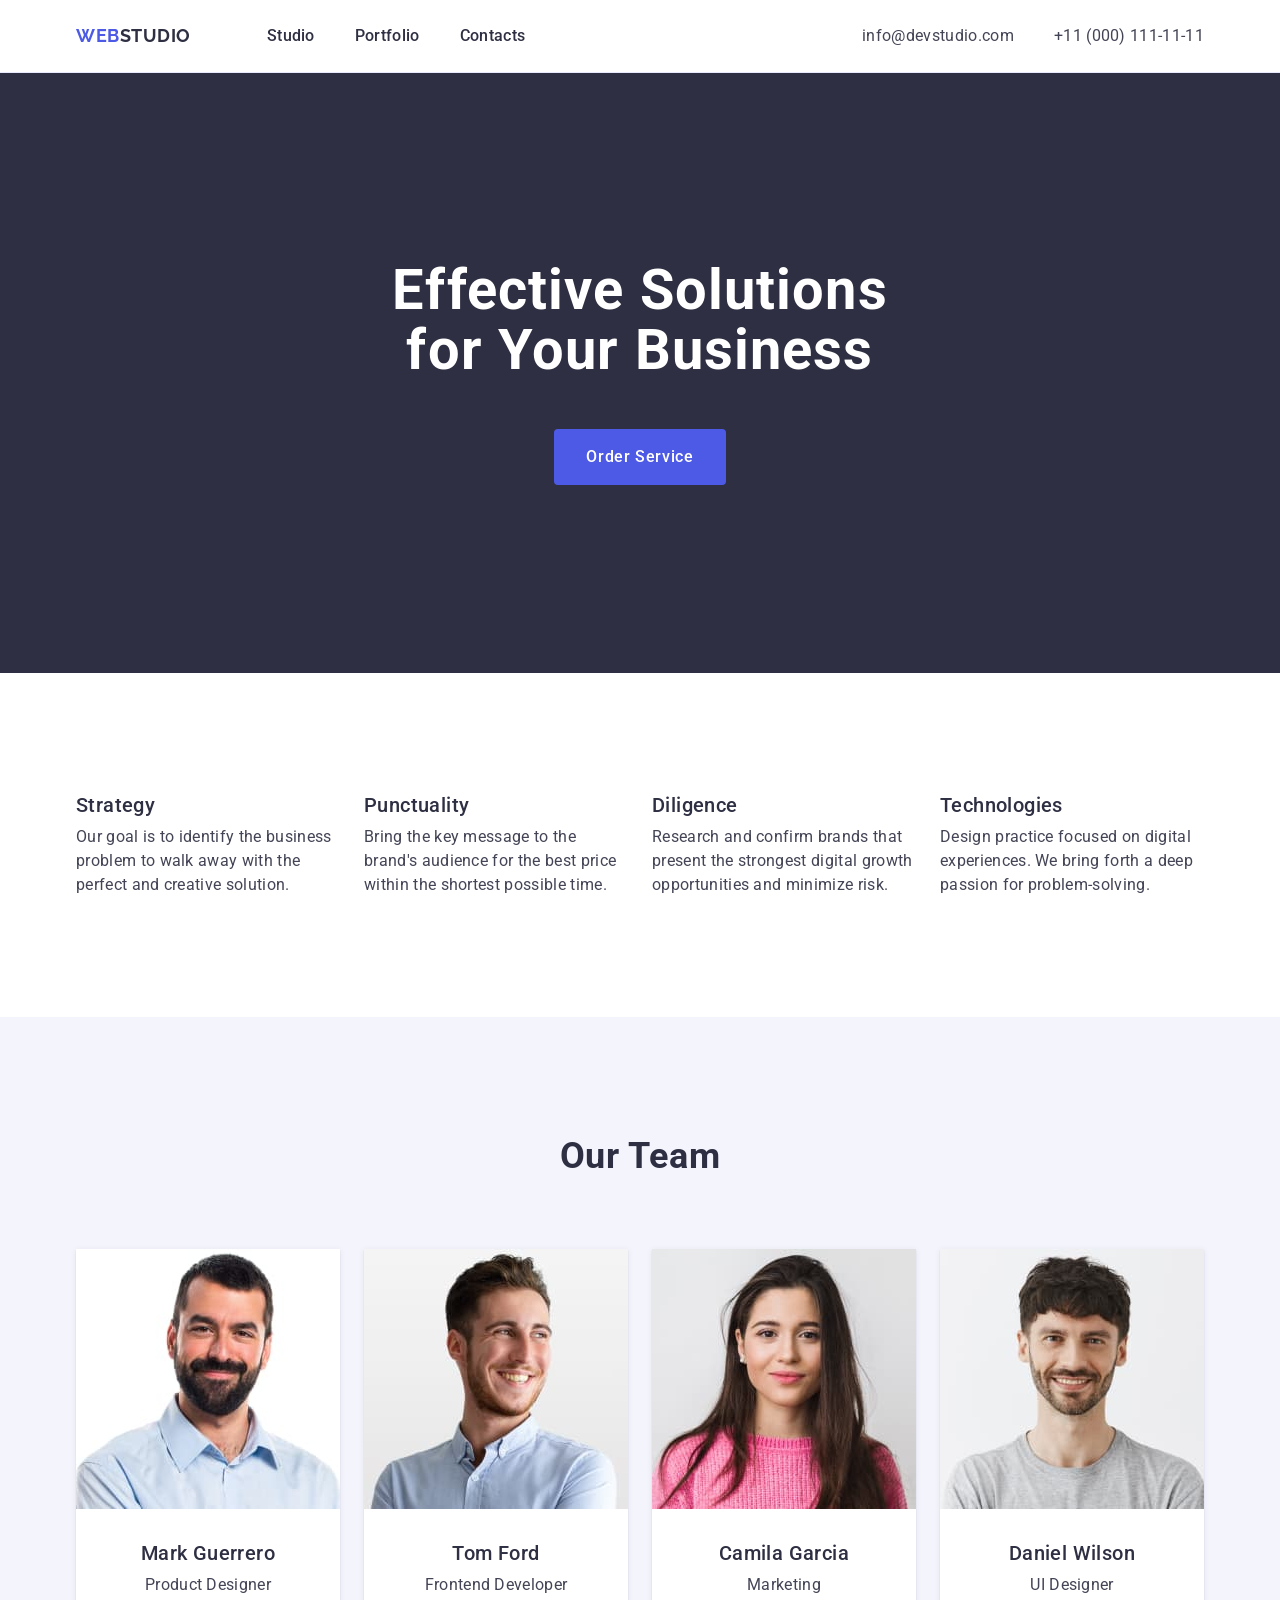
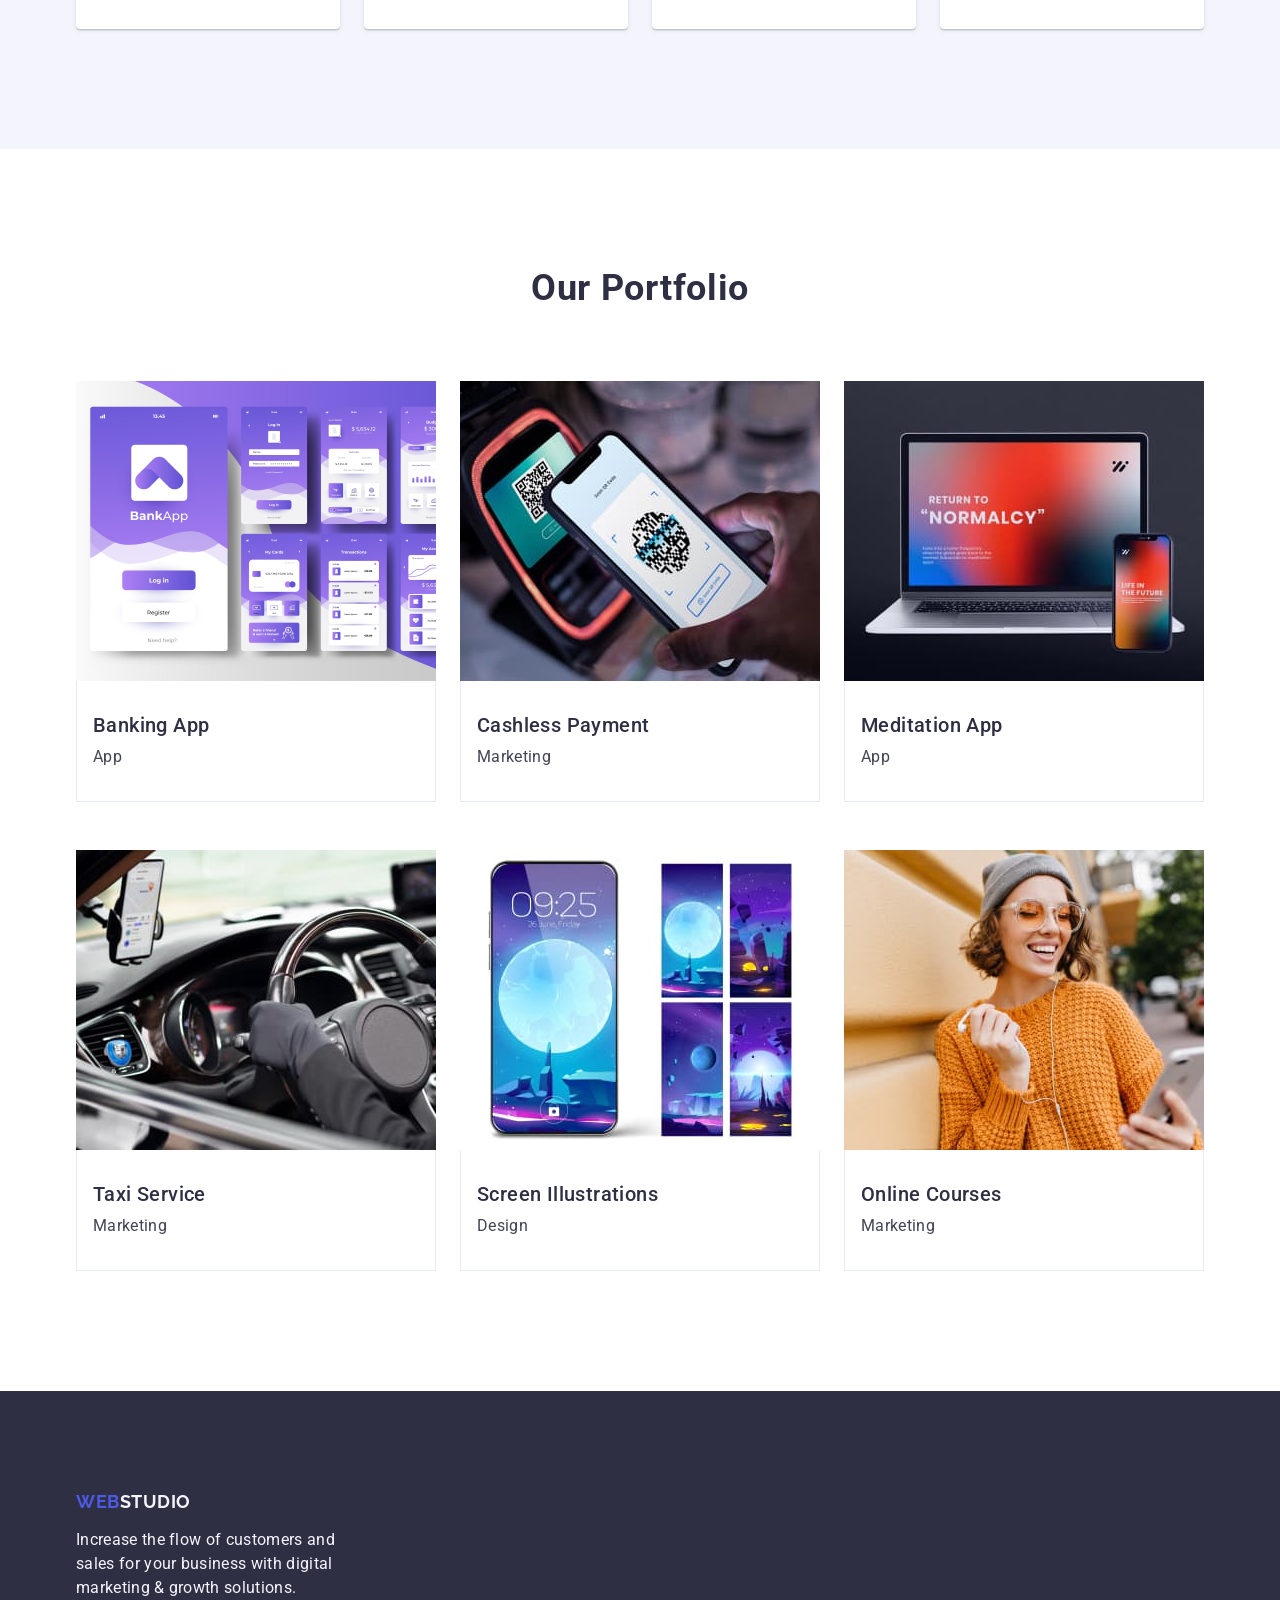
==== index.html @ 4ac88ba3 "Initial commit" ====
<!DOCTYPE html>
<html lang="en">
<head>
    <meta charset="UTF-8">
    <meta name="viewport" content="width=device-width, initial-scale=1.0">
    <title>WebStudio</title>
    <link rel="preconnect" href="https://fonts.googleapis.com">
    <link rel="preconnect" href="https://fonts.gstatic.com" crossorigin>
    <link href="https://fonts.googleapis.com/css2?family=Raleway:wght@700&family=Roboto:wght@400;500;700&display=swap"
        rel="stylesheet">
        <link rel="stylesheet" href="https://cdnjs.cloudflare.com/ajax/libs/modern-normalize/2.0.0/modern-normalize.min.css">
    <link rel="stylesheet" href="./css/styles.css">
</head>
<body>
    <header class="header">
        <div class="container header-container">
        <nav class="navigation">
            <a class="logo" href="./index.html">Web<span class="logo-part">Studio</span></a>
            <ul class="nav-list">
                <li>
                    <a class="nav-link" href="./index.html">Studio</a>
                </li>
                <li>
                    <a class="nav-link" href="">Portfolio</a>
                </li>
                <li>
                    <a class="nav-link" href="">Contacts</a>
                </li>
            </ul>
        </nav>
        <address class="address">
            <ul class="address-list">
                <li>
                    <a class="contact-link" href="mailto:info@devstudio.com">info@devstudio.com</a>
                </li>
                <li>
                    <a class="contact-link" href="tel:+110001111111">+11 (000) 111-11-11</a>
                </li>
            </ul>
        </address> 
        </div>
    </header>
    <main>
        <section class="hero">
            <div class="container hero-wrap">
            <h1 class="title-hero">Effective Solutions  for Your Business</h1>
            <button class="button-hero" type="button" >Order Service</button>
            </div>
        </section>
        <section class="our-adventages">
            <div class="container adventages-wrap">
            <h2 class="visually-hidden">Our Adventages</h2>
            <ul class="adventages-list">
                <li class="adventages-item">
                    <h3 class="subtitle-adventages">Strategy</h3>
                    <p class="text-adventages">Our goal is to identify the business
                       problem to walk away with the perfect and creative solution.
                    </p>
                </li>
                <li class="adventages-item">
                    <h3 class="subtitle-adventages">Punctuality</h3>
                    <p class="text-adventages">Bring the key message to the brand's audience for the best price within the shortest possible time.</p>
                </li>
                <li class="adventages-item">
                    <h3 class="subtitle-adventages">Diligence</h3>
                    <p class="text-adventages">Research and confirm brands that present the strongest digital growth opportunities and minimize risk.</p>
                </li>
                <li class="adventages-item">
                    <h3 class="subtitle-adventages">Technologies</h3>
                    <p class="text-adventages">Design practice focused on digital experiences. We bring forth a deep passion for problem-solving.</p>
                </li>
            </ul>
            </div>
        </section>
        <section class="section-team">
            <div class="container">
            <h2 class="title-team">Our Team</h2>
            <ul class="list-team">
                <li class="item-team">
                    <img class="team-photo" src="./images/team-one.jpg" alt="Mark Guerrero" width="264" height="260">
                    <div class="text-team">
                    <h3 class="subtitle-team">Mark Guerrero</h3>
                    <p class="text-discription">Product Designer</p>
                    </div>
                </li>
                <li class="item-team">
                    <img class="team-photo" src="./images/team-two.jpg" alt="Tom Ford"  width="264" height="260">
                    <div class="text-team">
                    <h3 class="subtitle-team">Tom Ford</h3>
                    <p class="text-discription">Frontend Developer</p>
                    </div>
                </li>
                <li class="item-team">
                    <img class="team-photo" src="./images/team-three.jpg" alt="Camila Garcia"  width="264" height="260">
                    <div class="text-team">
                    <h3 class="subtitle-team">Camila Garcia</h3>
                    <p class="text-discription">Marketing</p>
                    </div>
                </li>
                <li class="item-team">
                    <img class="team-photo" src="./images/team-four.jpg" alt="Daniel Wilson"  width="264" height="260"> 
                    <div class="text-team">
                    <h3 class="subtitle-team">Daniel Wilson</h3>
                    <p class="text-discription">UI Designer</p>
                    </div>
                </li>
            </ul>
        </div>
        </section>
        <section class="section-portfolio">
            <div class="container">
            <h2 class="title-portfolio">Our Portfolio</h2>
            <ul class="card-portfolio">
                <li class="portfolio-item">
                    <img class="photo-portfolio"   src="./images/interface-app.jpg" alt="Bank app" width="360" height="300">
                    <div class="text-portfolio">
                    <h3 class="subtitle-portfolio">Banking App</h3>
                    <p class="desc-portfolio">App</p>
                    </div>
                </li>
                <li class="portfolio-item">
                    <img class="photo-portfolio" src="./images/marketing.jpg" alt="Payment" width="360" height="300">
                    <div class="text-portfolio">
                    <h3 class="subtitle-portfolio">Cashless Payment</h3>
                    <p class="desc-portfolio">Marketing</p>
                    </div>
                </li>
                <li class="portfolio-item">
                    <img class="photo-portfolio"  src="./images/app.jpg" alt="Laptop app" width="360" height="300">
                    <div class="text-portfolio">
                    <h3 class="subtitle-portfolio">Meditation App</h3>
                    <p class="desc-portfolio">App</p>
                    </div>
                </li>
                <li class="portfolio-item">
                    <img class="photo-portfolio"  src="./images/taxi.jpg" alt="Taxi service" width="360" height="300">
                    <div class="text-portfolio">
                    <h3 class="subtitle-portfolio">Taxi Service</h3>
                    <p class="desc-portfolio">Marketing</p>
                    </div>
                </li>
                <li class="portfolio-item">
                    <img class="photo-portfolio"  src="./images/design.jpg" alt="Screen Illustrations" width="360" height="300">
                    <div class="text-portfolio">
                    <h3 class="subtitle-portfolio">Screen Illustrations</h3>
                    <p class="desc-portfolio">Design</p>
                    </div>
                </li>
                <li class="portfolio-item">
                    <img class="photo-portfolio"  src="./images/happy-customer.jpg" alt="Online Courses" width="360" height="300">
                    <div class="text-portfolio">
                    <h3 class="subtitle-portfolio">Online Courses</h3>
                    <p class="desc-portfolio">Marketing</p>
                    </div>
                </li>
            </ul>
            </div>
        </section>
    </main>
    <footer class="footer">
        <div class="container">
        <a class="logo-footer" href="./index.html">Web<span class="logo-second">Studio</span></a>
        <p class="text-footer">Increase the flow of customers and sales for your business with digital marketing & growth solutions.</p>
        </div>
    </footer>
</body>
</html>
---- css/styles.css ----
body {
   font-family: "Roboto", sans-serif;
   color: #434455;
   background-color: #FFFFFF;
   }

   h1,
   h2,
   h3,
   h4,
   h5,
   h6,
   p {
     margin: 0;
   }



   a {
    text-decoration: none;
   }

   ul, ol {
    list-style: none;
    padding-left: 0;
    margin: 0;
   }

   img {
    display: block;
    max-width: 100%;
    height: auto;
   }

   address{
    font-style: normal;
   }

    .visually-hidden {
    position: absolute;
    width: 1px;
    height: 1px;
    margin: -1px;
    border: 0;
    padding: 0;
    white-space: nowrap;
    clip-path: inset(100%);
    clip: rect(0 0 0 0);
    overflow: hidden;
   }


   .container{
    width: 1158px;
    padding: 0 15px;
    margin: 0 auto;
   }

   /* ---header---*/
   .header-container{
    display: flex;
    align-items: center;
    }

    .navigation{
      display: flex;
      align-items: center;
    }
  
    .header{
      border-bottom: 1px solid #e7e9fc;
    }
  
    .logo{
    color: #4D5AE5;
    font-family: Raleway, sans-serif;
    font-size: 18px;
    font-weight: 700;
    line-height: 1.17;
    letter-spacing: 0.03em;
    text-transform: uppercase;
    margin-right: 76px;
    }

   .nav-list{
    display: flex;
    gap: 40px;
    }

    .logo-part {
    color: #2E2F42;
    }

   .nav-link {
   color:  #2E2F42;;
   font-size: 16px;
   font-weight: 500;
   line-height: 1.5;
   letter-spacing: 0.02em;
   padding: 24px 0;
   display: block;
   }

   .nav-link:hover,
   .nav-link:focus {
   color: #404BBF;
   }


    .address {
    font-style: normal;
    margin-left: auto;
    }

    .address-list{
    display: flex;
    gap: 40px;
    }

    .contact-link {
    color:  #434455;
    font-size: 16px;
    line-height: 1.5;
    letter-spacing: 0.02em;
    }

    .contact-link:hover,
    .contact-link:focus{
    color:  #404BBF;
    }

   /* section-hero*/
    .hero {
    background-color: #2E2F42;
    padding-top: 188px;
    padding-bottom: 188px;
    }
    
    .hero-wrap{
    display: flex;
    flex-direction: column;
    align-items: center;

    }

    .title-hero {
    font-weight: 700;
    font-size: 56px;
    line-height: 1.07;
    letter-spacing: 0.02em;
    text-align: center;
    color: #fff;
    margin-bottom: 48px;
    max-width: 496px;
    }

    .button-hero {
    font-weight: 500; 
    font-size: 16px; 
    line-height: 1.5;
    letter-spacing: 0.04em;
    color: #fff;
    background: #4d5ae5; 
    border-radius: 4px;
    border: none;
    cursor: pointer;
    padding: 16px 32px; 
    min-width: 169px;
    }

    .button-hero:hover,
    .button-hero:focus{
    background-color: #404bbf;
   }

    /* section-adventages */
    
    .our-adventages{
    padding-top: 120px;
    padding-bottom: 120px;
    }


    .adventages-list{
    display: flex;
    justify-content: space-between;
    align-items: center;
    gap: 24px;
   }
    
    .adventages-item{
    max-width: 264px;
    width: calc((100% - 24 * 3) / 4);
    }

    .subtitle-adventages {
    font-weight: 500;
    font-size: 20px;
    line-height: 1.2;
    letter-spacing: 0.02em;
    color: #2e2f42;
    margin-bottom: 8px;
    
    }

    .text-adventages {
    font-weight: 400;
    font-size: 16px;
    line-height: 1.5;
    letter-spacing: 0.02em;
   }

   /* section-team*/
   .section-team{
    text-align: center;
    background-color: #F4F4FD;
    padding-top: 120px;
    padding-bottom: 120px;
   }

   .list-team{
    display: flex;
    align-items: center;
    justify-content: space-between;
    gap: 24px;
   }

   .item-team {
    width: 264px;
    width: calc((100% - 24 * 3) / 4);
    background-color: #FFFFFF;
    border-radius: 0px 0px 4px 4px;
    box-shadow: 0 2px 1px 0 rgba(46, 47, 66, 0.08), 0 1px 1px 0 rgba(46, 47, 66, 0.16), 0 1px 6px 0 rgba(46, 47, 66, 0.08);
   }

   .team-photo{
    object-fit: cover;
   }

   .text-team{
  padding-top: 32px;
  padding-bottom: 32px;
   align-items: center;
   }

   .title-team {
    font-weight: 700;
    font-size: 36px;
    line-height: 1.11;
    letter-spacing: 0.02em;
    text-align: center;
    text-transform: capitalize;
    color: #2e2f42;
    margin-bottom: 72px;
   }

   .subtitle-team {
    font-weight: 500;
    font-size: 20px;
    line-height: 1.2;
    letter-spacing: 0.02em;
    color: #2e2f42;
    text-align: center;
    margin-bottom: 8px;
   }

   .text-discription {
    font-size: 16px;
    line-height: 1.5;
    letter-spacing: 0.02em;
   }


   /* section-portfolio */

   .section-portfolio{
   padding-top: 120px;
   padding-bottom: 120px;
   }

   .title-portfolio {
    font-weight: 700;
    font-size: 36px;
    line-height: 1.11;
    letter-spacing: 0.02em;
    text-align: center;
    text-transform: capitalize;
    color: #2e2f42;
    margin-bottom: 72px;
   }

   .card-portfolio{
   display: flex;
   flex-wrap: wrap;
   column-gap: 24px;
   row-gap: 48px;
   }

    .portfolio-item {
    width: 360px;
    width: calc((100% - 24px * 2) / 3);
    }

   .text-portfolio{
    padding: 32px 16px;
    border-bottom: 1px solid #e7e9fc;
    border-left: 1px solid #e7e9fc;
    border-right: 1px solid #e7e9fc;
   }

   .subtitle-portfolio {
    font-weight: 500;
    font-size: 20px;
    line-height: 1.2;
    letter-spacing: 0.02em;
    color: #2e2f42;
    margin-bottom: 8px;
   }

   .desc-portfolio {
    font-size: 16px;
    line-height: 1.5;
    letter-spacing: 0.02em;
   }

   /* footer */


   .footer {
   padding-top: 100px;
   padding-bottom: 100px;
   background-color: #2e2f42;
   }

   .footer-contafoiner{
    
   }

   .logo-footer {
    font-family: "Raleway", sans-serif;
    font-weight: 700;
    font-size: 18px;
    line-height: 1.17;
    letter-spacing: 0.03em;
    text-transform: uppercase;
    color: #4d5ae5;
    display: inline-block;
      margin-bottom: 16px;
   }

   .logo-second{
   color: #f4f4fd;
   }

    .text-footer{
    font-weight: 400;
    font-size: 16px;
    line-height: 1.5;
    letter-spacing: 0.02em;
    color: #f4f4fd;
    width: 264px;
   }
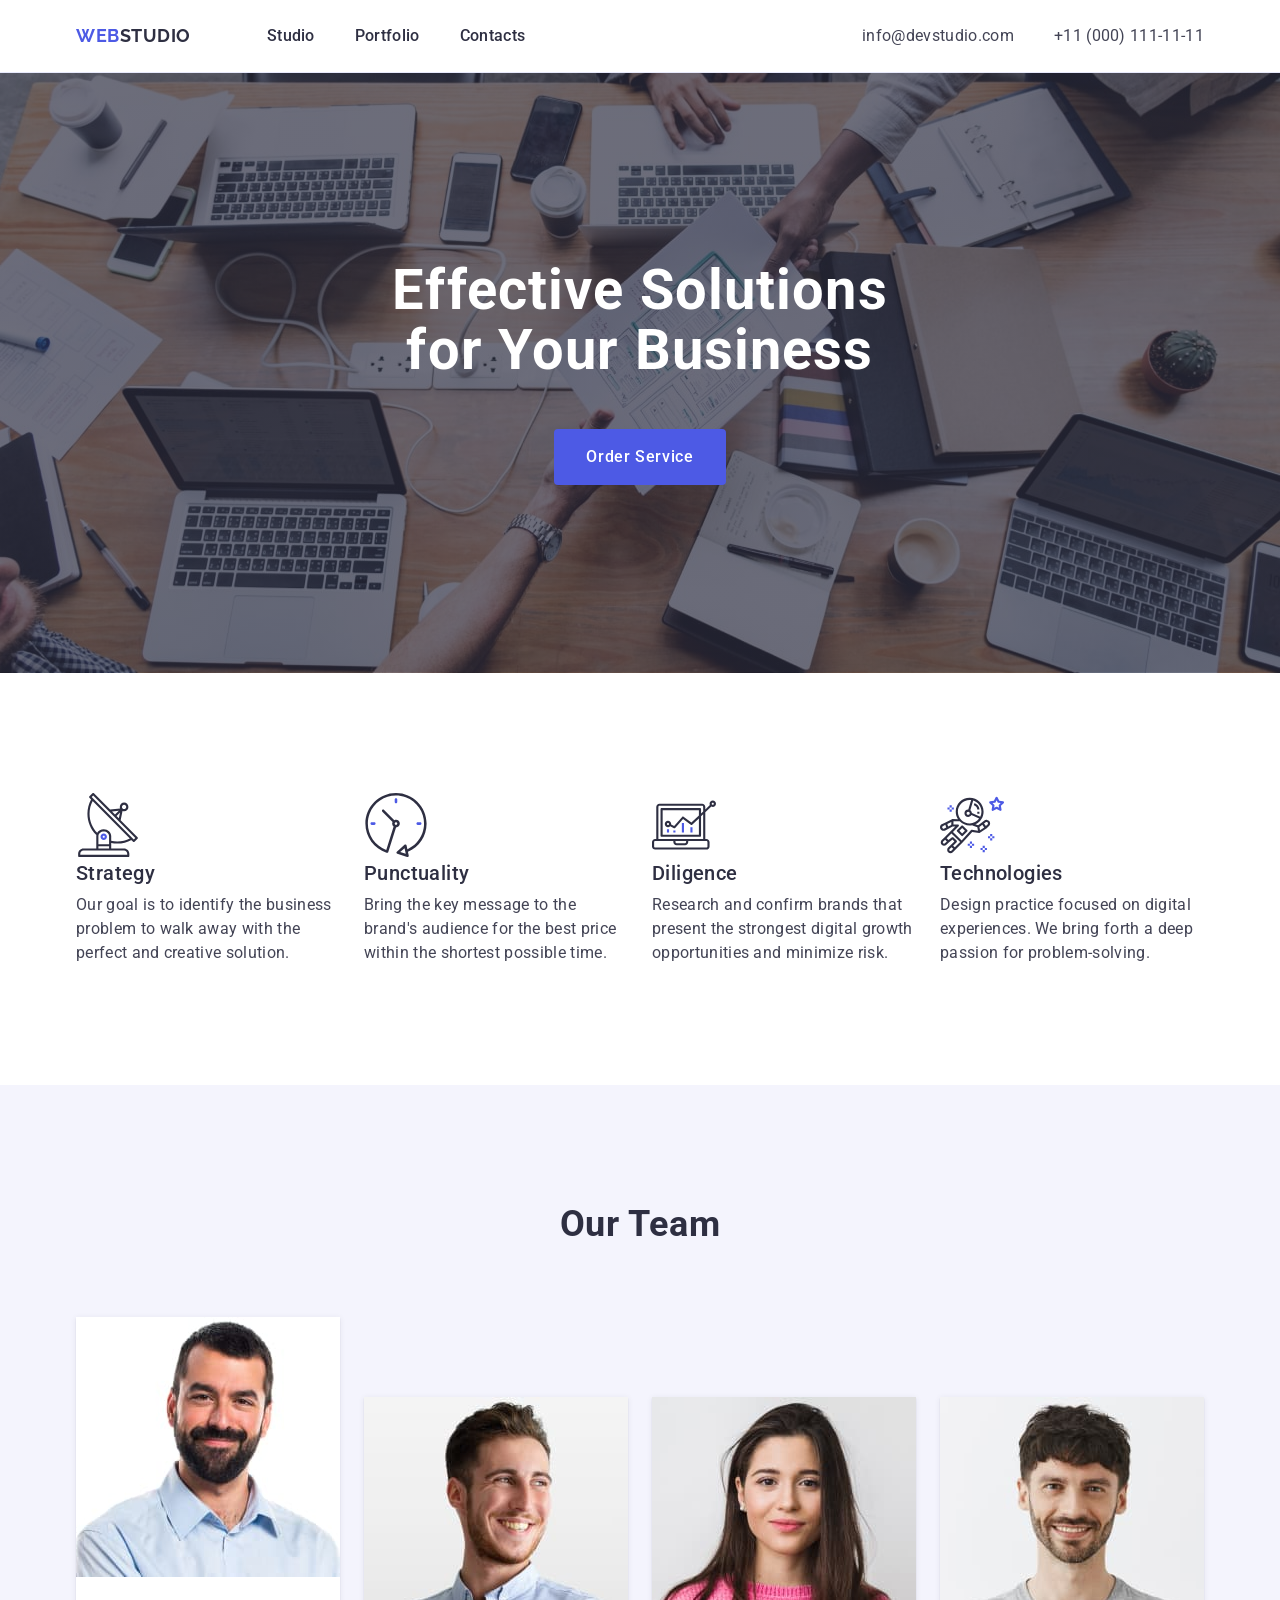
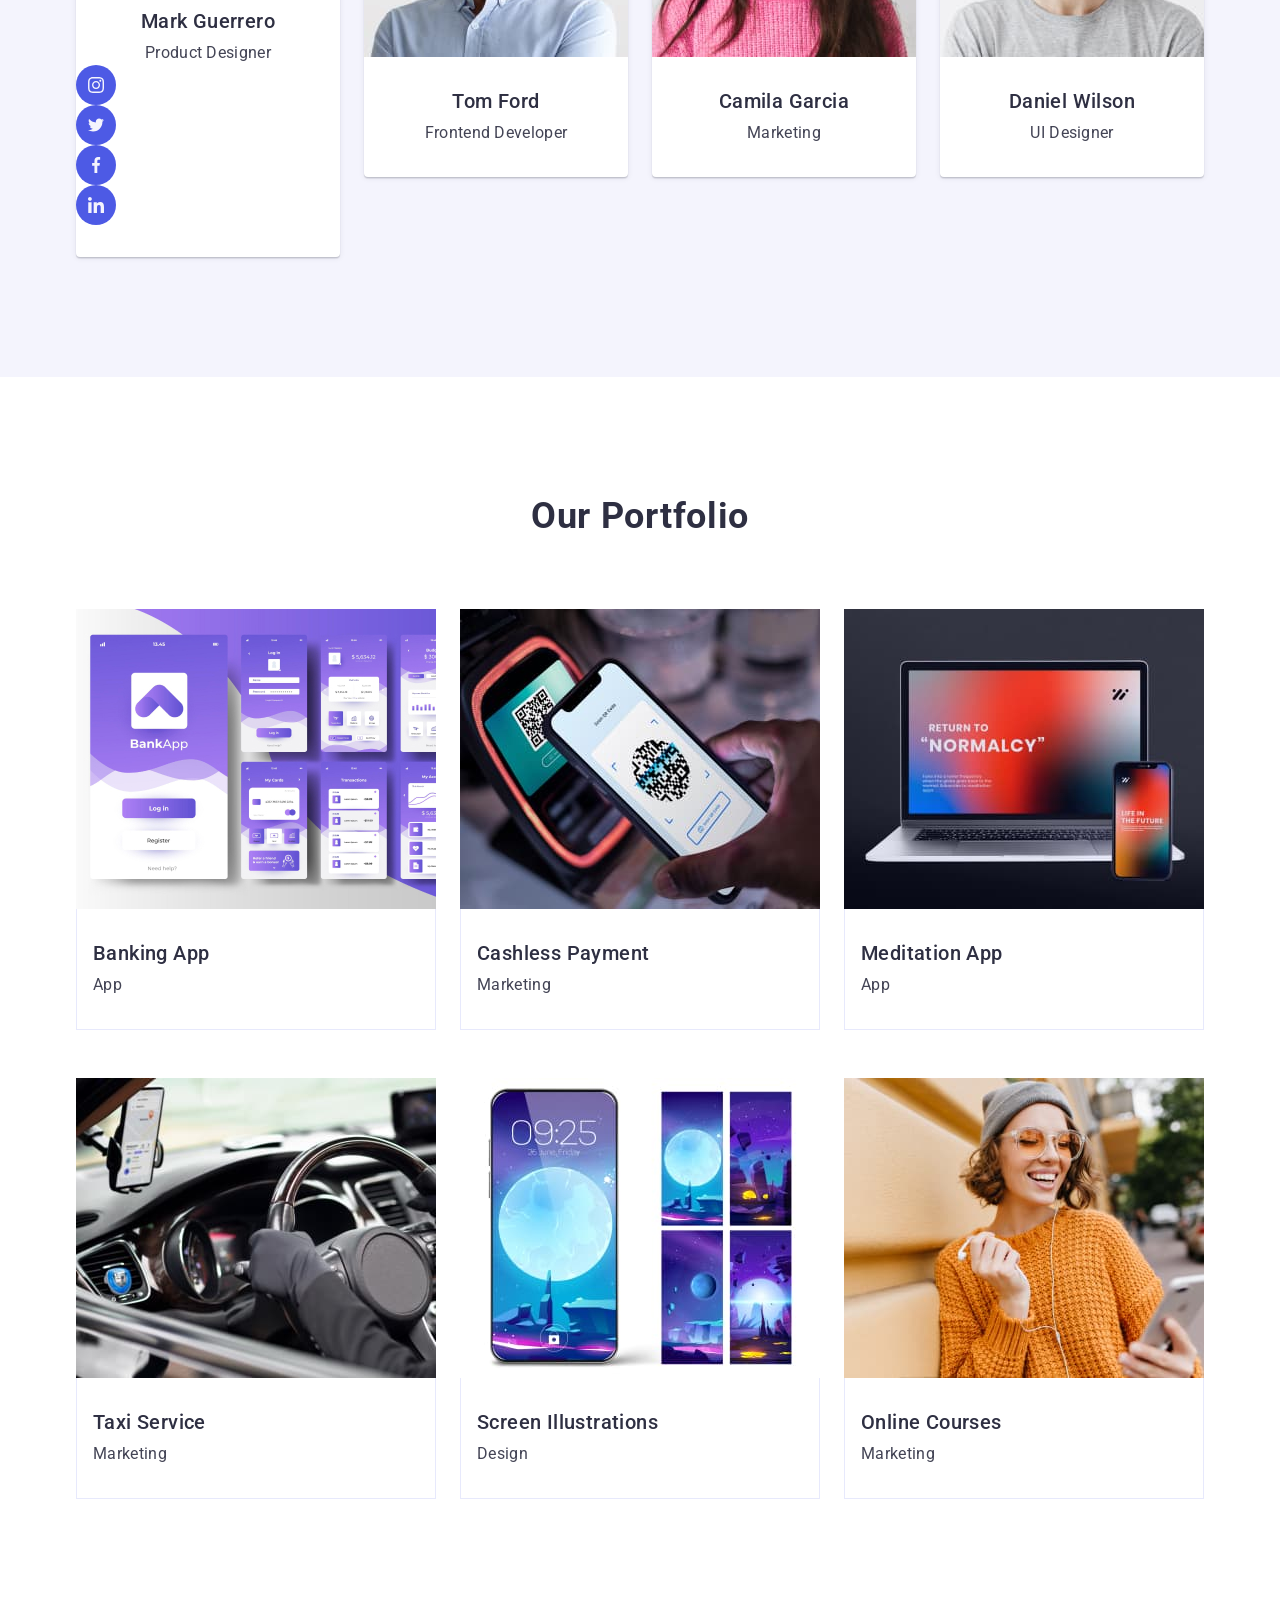
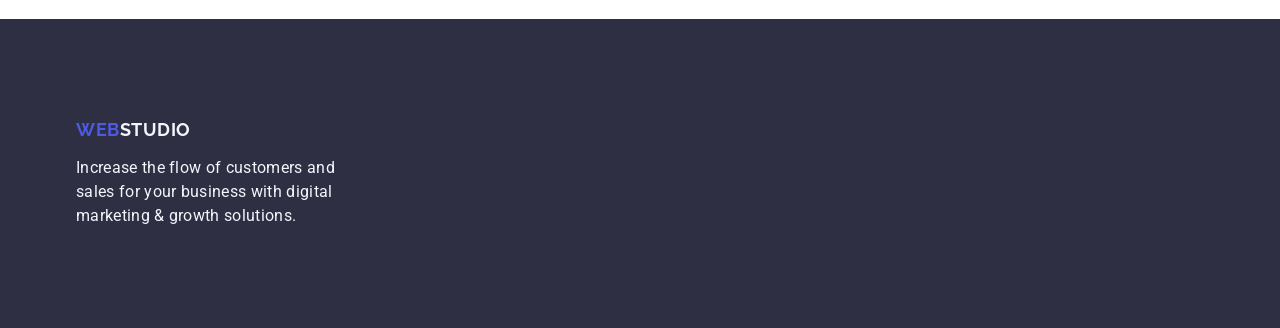
==== commit 9e67bbef: "start of work on homework" ====
--- a/index.html
+++ b/index.html
@@ -41,7 +41,7 @@
         </div>
     </header>
     <main>
-        <section class="hero">
+        <section class="hero hero-bgr ">
             <div class="container hero-wrap">
             <h1 class="title-hero">Effective Solutions  for Your Business</h1>
             <button class="button-hero" type="button" >Order Service</button>
@@ -52,20 +52,40 @@
             <h2 class="visually-hidden">Our Adventages</h2>
             <ul class="adventages-list">
                 <li class="adventages-item">
+                    <div class="icon-block">
+                        <svg class="icon-adventages" width="64" height="64">
+                            <use href="./images/symbol-defs.svg#icon-antenna"></use>
+                        </svg>
+                    </div>
                     <h3 class="subtitle-adventages">Strategy</h3>
                     <p class="text-adventages">Our goal is to identify the business
                        problem to walk away with the perfect and creative solution.
                     </p>
                 </li>
                 <li class="adventages-item">
+                    <div class="icon-block">
+                    <svg class="icon-adventages" width="64" height="64">
+                        <use href="./images/symbol-defs.svg#icon-clock"></use>
+                    </svg>
+                </div>
                     <h3 class="subtitle-adventages">Punctuality</h3>
                     <p class="text-adventages">Bring the key message to the brand's audience for the best price within the shortest possible time.</p>
                 </li>
                 <li class="adventages-item">
+                    <div class="icon-block">
+                        <svg class="icon-adventages" width="64" height="64">
+                            <use href="./images/symbol-defs.svg#icon-diagram"></use>
+                        </svg>
+                    </div>
                     <h3 class="subtitle-adventages">Diligence</h3>
                     <p class="text-adventages">Research and confirm brands that present the strongest digital growth opportunities and minimize risk.</p>
                 </li>
                 <li class="adventages-item">
+                    <div class="icon-block">
+                        <svg class="icon-adventages" width="64" height="64">
+                            <use href="./images/symbol-defs.svg#icon-astronaut"></use>
+                        </svg>
+                    </div>
                     <h3 class="subtitle-adventages">Technologies</h3>
                     <p class="text-adventages">Design practice focused on digital experiences. We bring forth a deep passion for problem-solving.</p>
                 </li>
@@ -81,6 +101,36 @@
                     <div class="text-team">
                     <h3 class="subtitle-team">Mark Guerrero</h3>
                     <p class="text-discription">Product Designer</p>
+                    <ul>
+                        <li class="icon-list-team">
+                            <a class="icon-link-team" href=""  target="_blank" rel="noopener noreferrer nofolow">
+                            <svg class="social-list" width="16" height="16">
+                                <use href="./images/symbol-defs.svg#icon-instagram"></use>
+                            </svg>
+                            </a>
+                        </li>
+                        <li>
+                            <a class="icon-link-team" href="" target="_blank" rel="noopener noreferrer nofolow">
+                            <svg class="social-list" width="16" height="16">
+                                <use href="./images/symbol-defs.svg#icon-twitter"></use>
+                            </svg>
+                            </a>
+                        </li>
+                        <li>
+                            <a class="icon-link-team" href=""  target="_blank" rel="noopener noreferrer nofolow">
+                            <svg class="social-list" width="16" height="16">
+                                <use href="./images/symbol-defs.svg#icon-facebook"></use>
+                            </svg>
+                            </a>
+                        </li>
+                        <li>
+                            <a class="icon-link-team" href=""  target="_blank" rel="noopener noreferrer nofolow">
+                            <svg class="social-list" width="16" height="16">
+                                <use href="./images/symbol-defs.svg#icon-linkedin"></use>
+                            </svg>
+                            </a>
+                        </li>
+                    </ul>
                     </div>
                 </li>
                 <li class="item-team">
--- a/css/styles.css
+++ b/css/styles.css
@@ -131,11 +131,15 @@
 
    /* section-hero*/
     .hero {
+      background-image: linear-gradient(rgba(46, 47, 66, 0.7), rgba(46, 47, 66, 0.7)), url(../images/people-office.jpg);
+      background-repeat: no-repeat;
+      background-position: center;
+      background-size: cover;
     background-color: #2E2F42;
     padding-top: 188px;
     padding-bottom: 188px;
     }
-    
+       
     .hero-wrap{
     display: flex;
     flex-direction: column;
@@ -269,8 +273,29 @@
     line-height: 1.5;
     letter-spacing: 0.02em;
    }
-
-
+   
+   .icon-list-team{
+   
+   }
+
+   .social-list{
+     fill: #4d5ae5;
+   }
+
+   .icon-link-team{
+    width: 40px;
+    height: 40px;
+    background-color: #4D5AE5;
+    border-radius: 50%;
+    display: flex;
+    align-items: center;
+    justify-content: center;
+   }
+
+   .icon-link-team:hover,
+   .icon-link-team:focus{
+    background-color: #404BBF;
+    }
    /* section-portfolio */
 
    .section-portfolio{
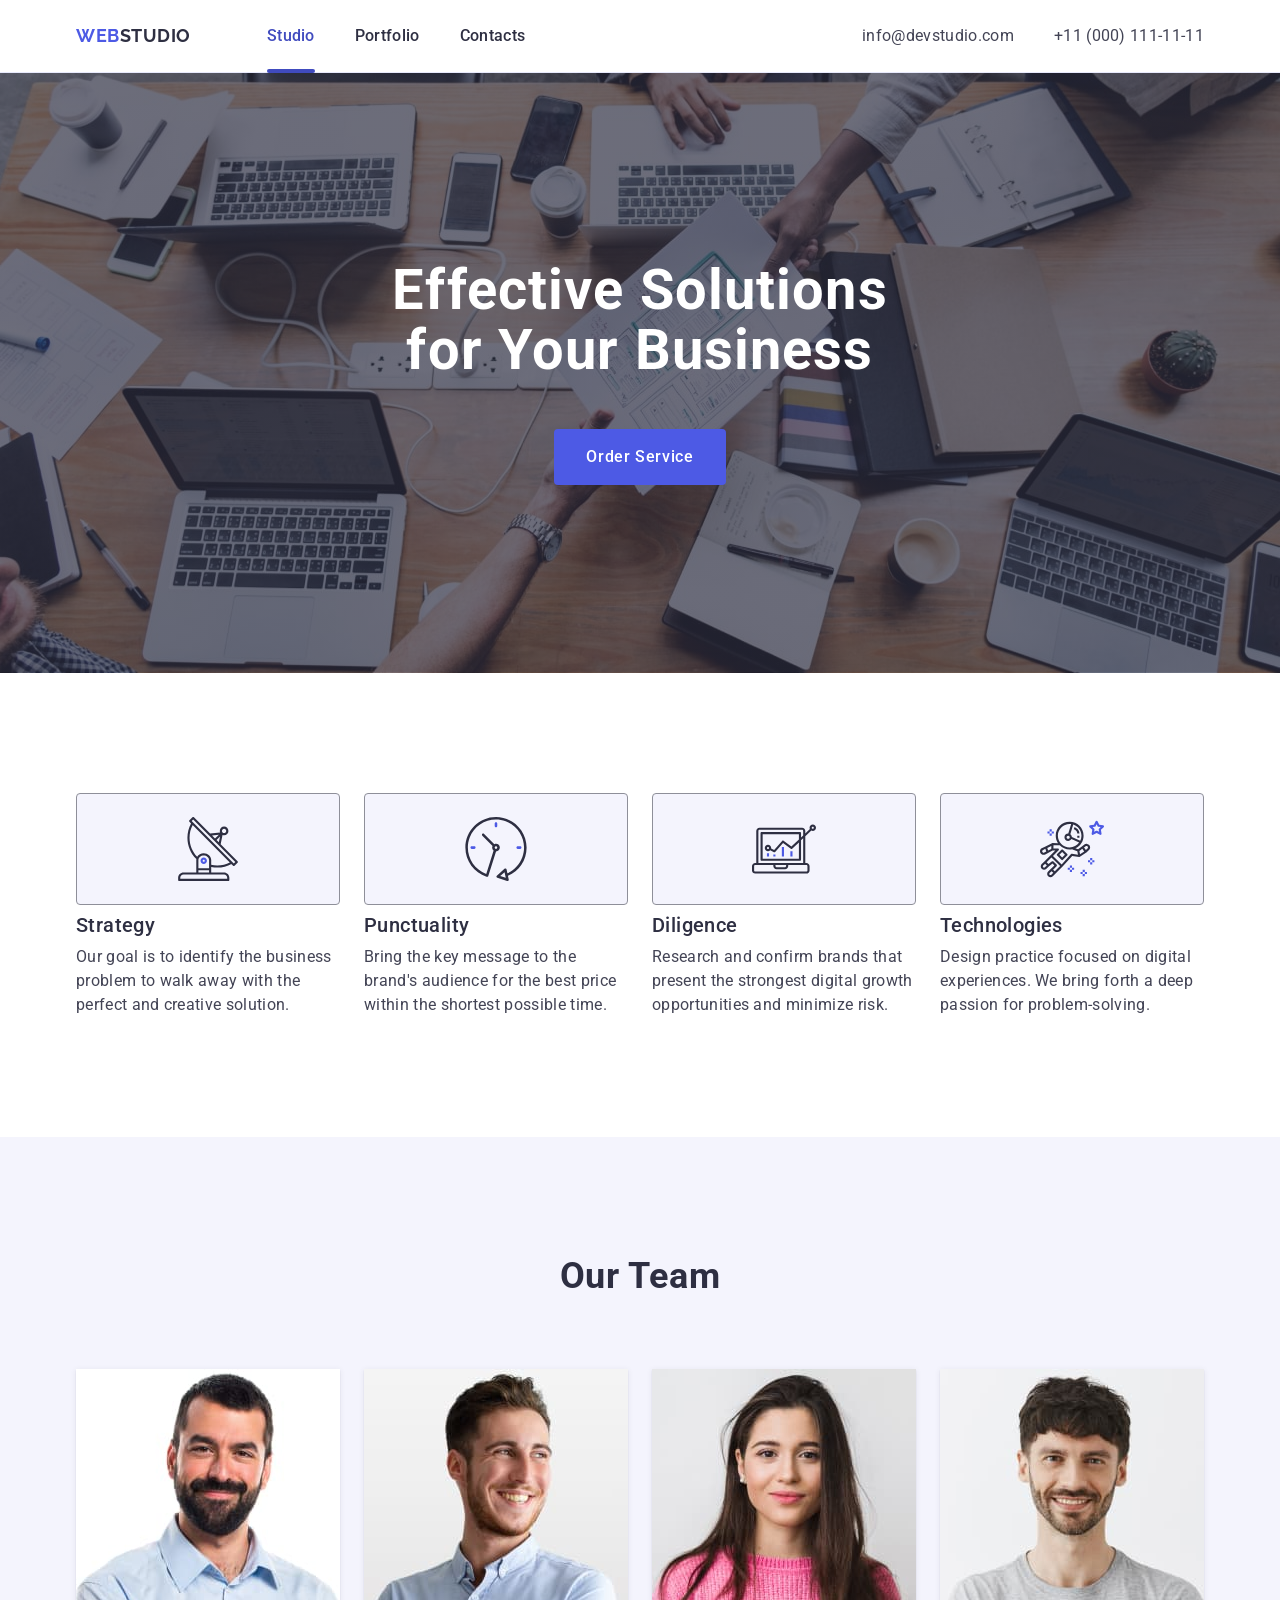
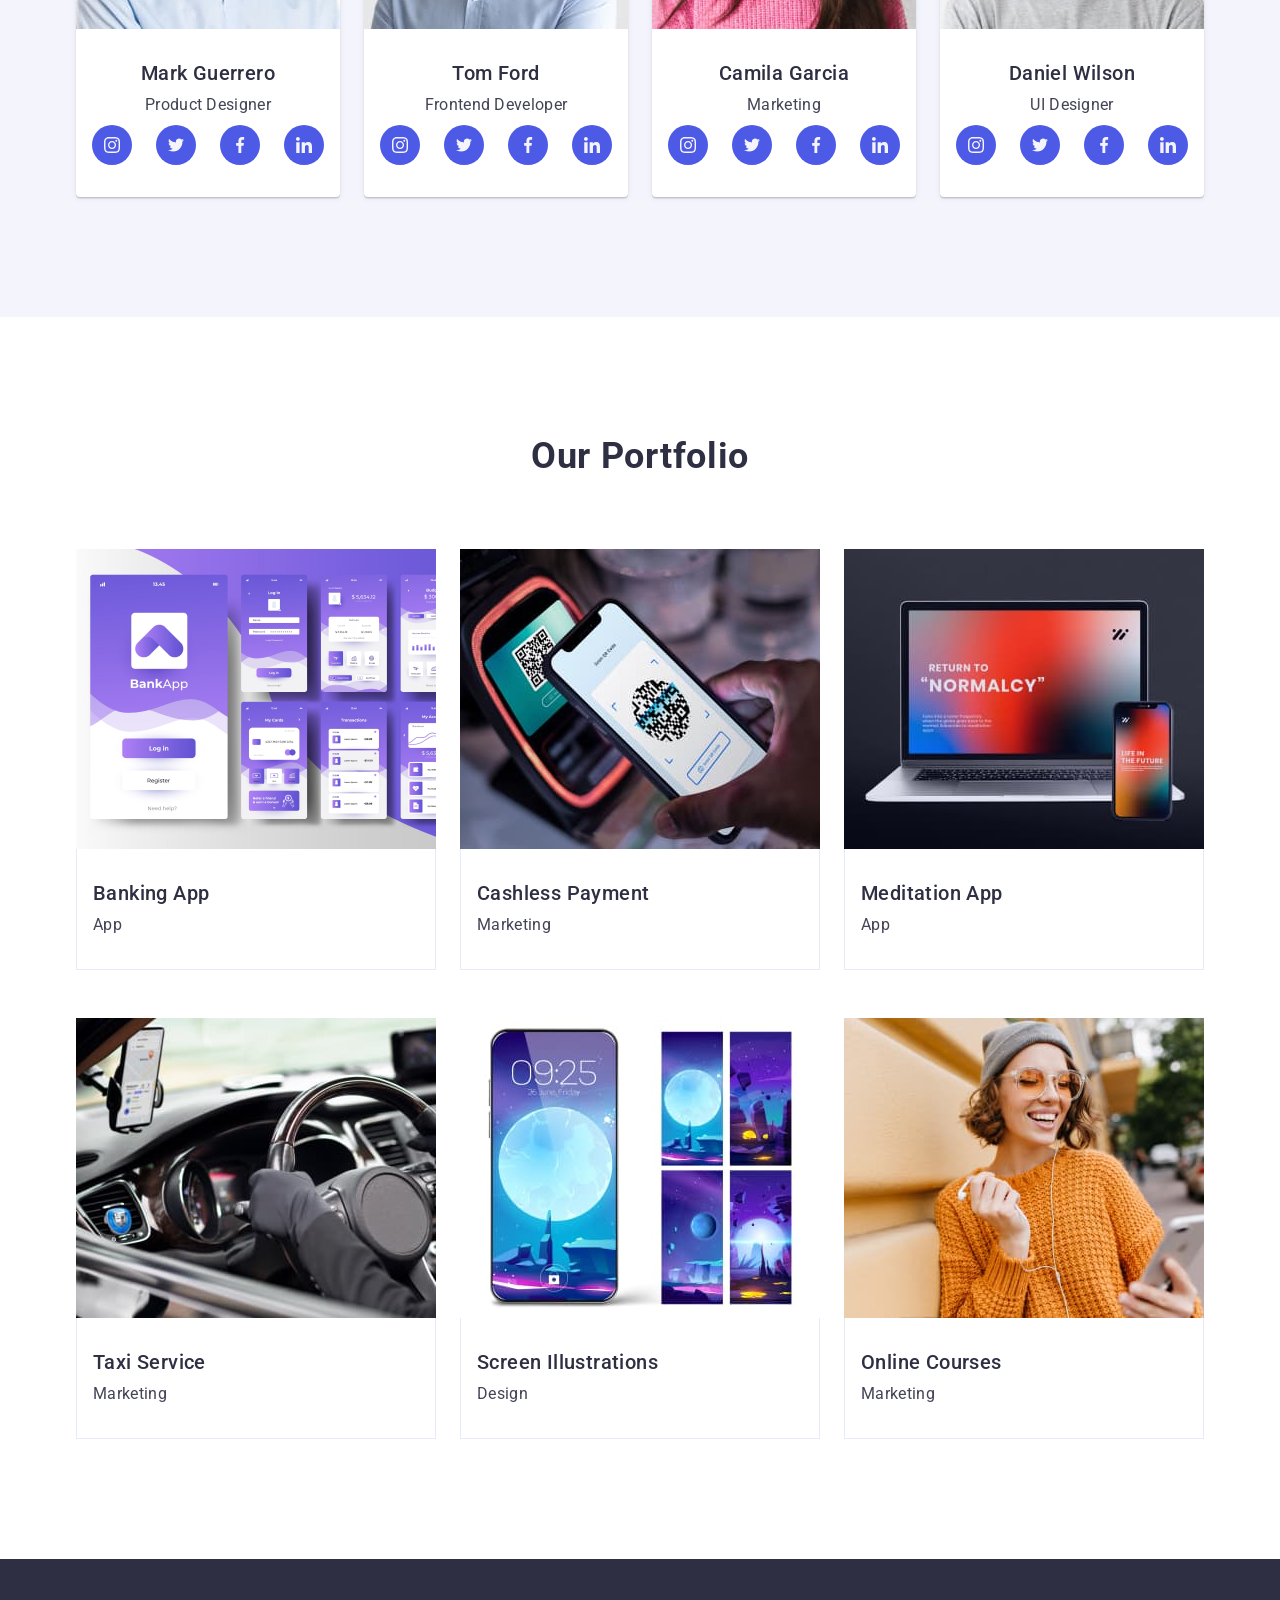
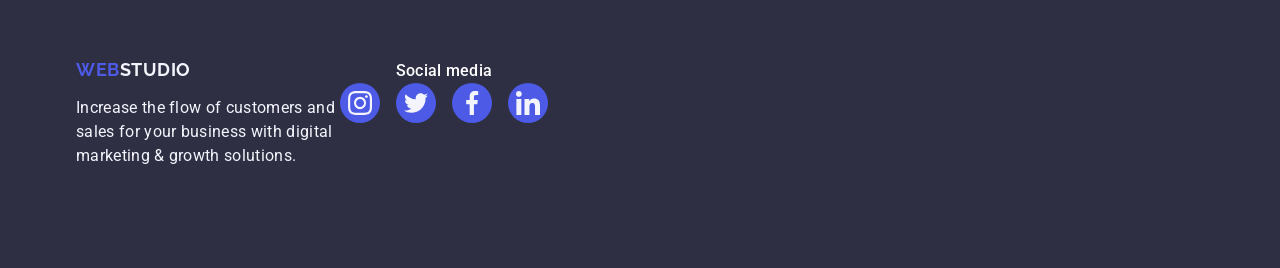
==== commit f2425f5b: "process homework" ====
--- a/index.html
+++ b/index.html
@@ -18,7 +18,7 @@
             <a class="logo" href="./index.html">Web<span class="logo-part">Studio</span></a>
             <ul class="nav-list">
                 <li>
-                    <a class="nav-link" href="./index.html">Studio</a>
+                    <a class="nav-link current" href="./index.html">Studio</a>
                 </li>
                 <li>
                     <a class="nav-link" href="">Portfolio</a>
@@ -101,7 +101,7 @@
                     <div class="text-team">
                     <h3 class="subtitle-team">Mark Guerrero</h3>
                     <p class="text-discription">Product Designer</p>
-                    <ul>
+                    <ul class="icon-social-team">
                         <li class="icon-list-team">
                             <a class="icon-link-team" href=""  target="_blank" rel="noopener noreferrer nofolow">
                             <svg class="social-list" width="16" height="16">
@@ -138,6 +138,36 @@
                     <div class="text-team">
                     <h3 class="subtitle-team">Tom Ford</h3>
                     <p class="text-discription">Frontend Developer</p>
+                    <ul class="icon-social-team">
+                        <li class="icon-list-team">
+                            <a class="icon-link-team" href="" target="_blank" rel="noopener noreferrer nofolow">
+                                <svg class="social-list" width="16" height="16">
+                                    <use href="./images/symbol-defs.svg#icon-instagram"></use>
+                                </svg>
+                            </a>
+                        </li>
+                        <li>
+                            <a class="icon-link-team" href="" target="_blank" rel="noopener noreferrer nofolow">
+                                <svg class="social-list" width="16" height="16">
+                                    <use href="./images/symbol-defs.svg#icon-twitter"></use>
+                                </svg>
+                            </a>
+                        </li>
+                        <li>
+                            <a class="icon-link-team" href="" target="_blank" rel="noopener noreferrer nofolow">
+                                <svg class="social-list" width="16" height="16">
+                                    <use href="./images/symbol-defs.svg#icon-facebook"></use>
+                                </svg>
+                            </a>
+                        </li>
+                        <li>
+                            <a class="icon-link-team" href="" target="_blank" rel="noopener noreferrer nofolow">
+                                <svg class="social-list" width="16" height="16">
+                                    <use href="./images/symbol-defs.svg#icon-linkedin"></use>
+                                </svg>
+                            </a>
+                        </li>
+                    </ul>
                     </div>
                 </li>
                 <li class="item-team">
@@ -145,6 +175,36 @@
                     <div class="text-team">
                     <h3 class="subtitle-team">Camila Garcia</h3>
                     <p class="text-discription">Marketing</p>
+                    <ul class="icon-social-team">
+                        <li class="icon-list-team">
+                            <a class="icon-link-team" href="" target="_blank" rel="noopener noreferrer nofolow">
+                                <svg class="social-list" width="16" height="16">
+                                    <use href="./images/symbol-defs.svg#icon-instagram"></use>
+                                </svg>
+                            </a>
+                        </li>
+                        <li>
+                            <a class="icon-link-team" href="" target="_blank" rel="noopener noreferrer nofolow">
+                                <svg class="social-list" width="16" height="16">
+                                    <use href="./images/symbol-defs.svg#icon-twitter"></use>
+                                </svg>
+                            </a>
+                        </li>
+                        <li>
+                            <a class="icon-link-team" href="" target="_blank" rel="noopener noreferrer nofolow">
+                                <svg class="social-list" width="16" height="16">
+                                    <use href="./images/symbol-defs.svg#icon-facebook"></use>
+                                </svg>
+                            </a>
+                        </li>
+                        <li>
+                            <a class="icon-link-team" href="" target="_blank" rel="noopener noreferrer nofolow">
+                                <svg class="social-list" width="16" height="16">
+                                    <use href="./images/symbol-defs.svg#icon-linkedin"></use>
+                                </svg>
+                            </a>
+                        </li>
+                    </ul>
                     </div>
                 </li>
                 <li class="item-team">
@@ -152,6 +212,36 @@
                     <div class="text-team">
                     <h3 class="subtitle-team">Daniel Wilson</h3>
                     <p class="text-discription">UI Designer</p>
+                    <ul class="icon-social-team">
+                        <li class="icon-list-team">
+                            <a class="icon-link-team" href="" target="_blank" rel="noopener noreferrer nofolow">
+                                <svg class="social-list" width="16" height="16">
+                                    <use href="./images/symbol-defs.svg#icon-instagram"></use>
+                                </svg>
+                            </a>
+                        </li>
+                        <li>
+                            <a class="icon-link-team" href="" target="_blank" rel="noopener noreferrer nofolow">
+                                <svg class="social-list" width="16" height="16">
+                                    <use href="./images/symbol-defs.svg#icon-twitter"></use>
+                                </svg>
+                            </a>
+                        </li>
+                        <li>
+                            <a class="icon-link-team" href="" target="_blank" rel="noopener noreferrer nofolow">
+                                <svg class="social-list" width="16" height="16">
+                                    <use href="./images/symbol-defs.svg#icon-facebook"></use>
+                                </svg>
+                            </a>
+                        </li>
+                        <li>
+                            <a class="icon-link-team" href="" target="_blank" rel="noopener noreferrer nofolow">
+                                <svg class="social-list" width="16" height="16">
+                                    <use href="./images/symbol-defs.svg#icon-linkedin"></use>
+                                </svg>
+                            </a>
+                        </li>
+                    </ul>
                     </div>
                 </li>
             </ul>
@@ -208,9 +298,44 @@
         </section>
     </main>
     <footer class="footer">
-        <div class="container">
+        <div class="container footer-wrap">
+            <div>
         <a class="logo-footer" href="./index.html">Web<span class="logo-second">Studio</span></a>
         <p class="text-footer">Increase the flow of customers and sales for your business with digital marketing & growth solutions.</p>
+       </div>
+        <div class="social-link-media">
+            <h3 class="title-footer">Social media</h3>
+            <ul class="item-footer">
+                <li class="footer-list">
+                    <a class="icon-link-footer" href="" target="_blank" rel="noopener noreferrer nofolow">
+                        <svg class="social-list-footer" width="24" height="24">
+                            <use href="./images/symbol-defs.svg#icon-instagram"></use>
+                        </svg>
+                    </a>
+                </li>
+                <li class="footer-list">
+                    <a class="icon-link-footer" href="" target="_blank" rel="noopener noreferrer nofolow">
+                        <svg class="social-list-footer" width="24" height="24">
+                            <use href="./images/symbol-defs.svg#icon-twitter"></use>
+                        </svg>
+                    </a>
+                </li>
+                <li class="footer-list">
+                    <a class="icon-link-footer" href="" target="_blank" rel="noopener noreferrer nofolow">
+                        <svg class="social-list-footer" width="24" height="24">
+                            <use href="./images/symbol-defs.svg#icon-facebook"></use>
+                        </svg>
+                    </a>
+                </li>
+                <li class="footer-list">
+                    <a class="icon-link-footer" href="" target="_blank" rel="noopener noreferrer nofolow">
+                        <svg class="social-list-footer" width="24" height="24">
+                            <use href="./images/symbol-defs.svg#icon-linkedin"></use>
+                        </svg>
+                    </a>
+                </li>
+            </ul>
+        </div>
         </div>
     </footer>
 </body>
--- a/css/styles.css
+++ b/css/styles.css
@@ -99,12 +99,31 @@
    letter-spacing: 0.02em;
    padding: 24px 0;
    display: block;
-   }
+   transition: color 250ms cubic-bezier(0.4, 0, 0.2, 1);
+   }
+  
+   .current::after {
+    content: "";
+    position: absolute;
+    left: 0;
+    bottom: -1px;
+    background-color: #404bbf;
+    border-radius: 2px;
+    height: 4px;
+    width: 100%;;
+    }
+
+    .current{
+      position: relative;
+      color: #404BBF;
+    }
 
    .nav-link:hover,
    .nav-link:focus {
    color: #404BBF;
    }
+  
+  
 
 
     .address {
@@ -131,6 +150,7 @@
 
    /* section-hero*/
     .hero {
+      max-width: 1440px;
       background-image: linear-gradient(rgba(46, 47, 66, 0.7), rgba(46, 47, 66, 0.7)), url(../images/people-office.jpg);
       background-repeat: no-repeat;
       background-position: center;
@@ -138,6 +158,7 @@
     background-color: #2E2F42;
     padding-top: 188px;
     padding-bottom: 188px;
+    margin: auto;
     }
        
     .hero-wrap{
@@ -192,6 +213,18 @@
     gap: 24px;
    }
     
+   .icon-block{
+    border: 1px solid #8e8f99;
+    border-radius: 4px;
+    width: 264px;
+    height: 112px;
+    background: #f4f4fd;
+    display: flex;
+    align-items: center;
+    justify-content: center;
+    margin-bottom: 8px;
+   }
+
     .adventages-item{
     max-width: 264px;
     width: calc((100% - 24 * 3) / 4);
@@ -272,10 +305,18 @@
     font-size: 16px;
     line-height: 1.5;
     letter-spacing: 0.02em;
+    margin-bottom: 8px;
    }
    
    .icon-list-team{
-   
+    
+   }
+   .icon-social-team{
+    display: flex;
+      align-items: center;
+      justify-content: center;
+      flex-direction: row;
+      gap: 24px;
    }
 
    .social-list{
@@ -290,6 +331,7 @@
     display: flex;
     align-items: center;
     justify-content: center;
+    transition: color 250ms cubic-bezier(0.4, 0, 0.2, 1);
    }
 
    .icon-link-team:hover,
@@ -350,7 +392,9 @@
 
    /* footer */
 
-
+    .footer-wrap{
+     display: flex;
+    }
    .footer {
    padding-top: 100px;
    padding-bottom: 100px;
@@ -386,6 +430,51 @@
     width: 264px;
    }
 
+   .social-link-media {
+      width: 208px;
+        height: 80px;
+
+   }
+
+   .title-footer{
+    font-weight: 500;
+      font-size: 16px;
+      line-height: 1.5;
+      letter-spacing: 0.02em;
+      color: #fff;
+      display: flex;
+        align-items: center;
+        justify-content: center;
+   }
+  
+   .item-footer {
+      width: 208px;
+        height: 40px;
+        gap: 16px;
+        display: flex;
+   }
+  
+   .footer-list {
+    width: 40px;
+      height: 40px;
+   }
+
+  
+   .icon-link-footer {
+      display: flex;
+        align-items: center;
+        justify-content: center;
+        width: 100%;
+        height: 100%;
+        background-color: #4D5AE5;
+        border-radius: 50%;
+        fill: white;
+        transition: color 250ms cubic-bezier(0.4, 0, 0.2, 1);
+   }
+  
+   .social-list-footer {
+
+   }
   
 
           
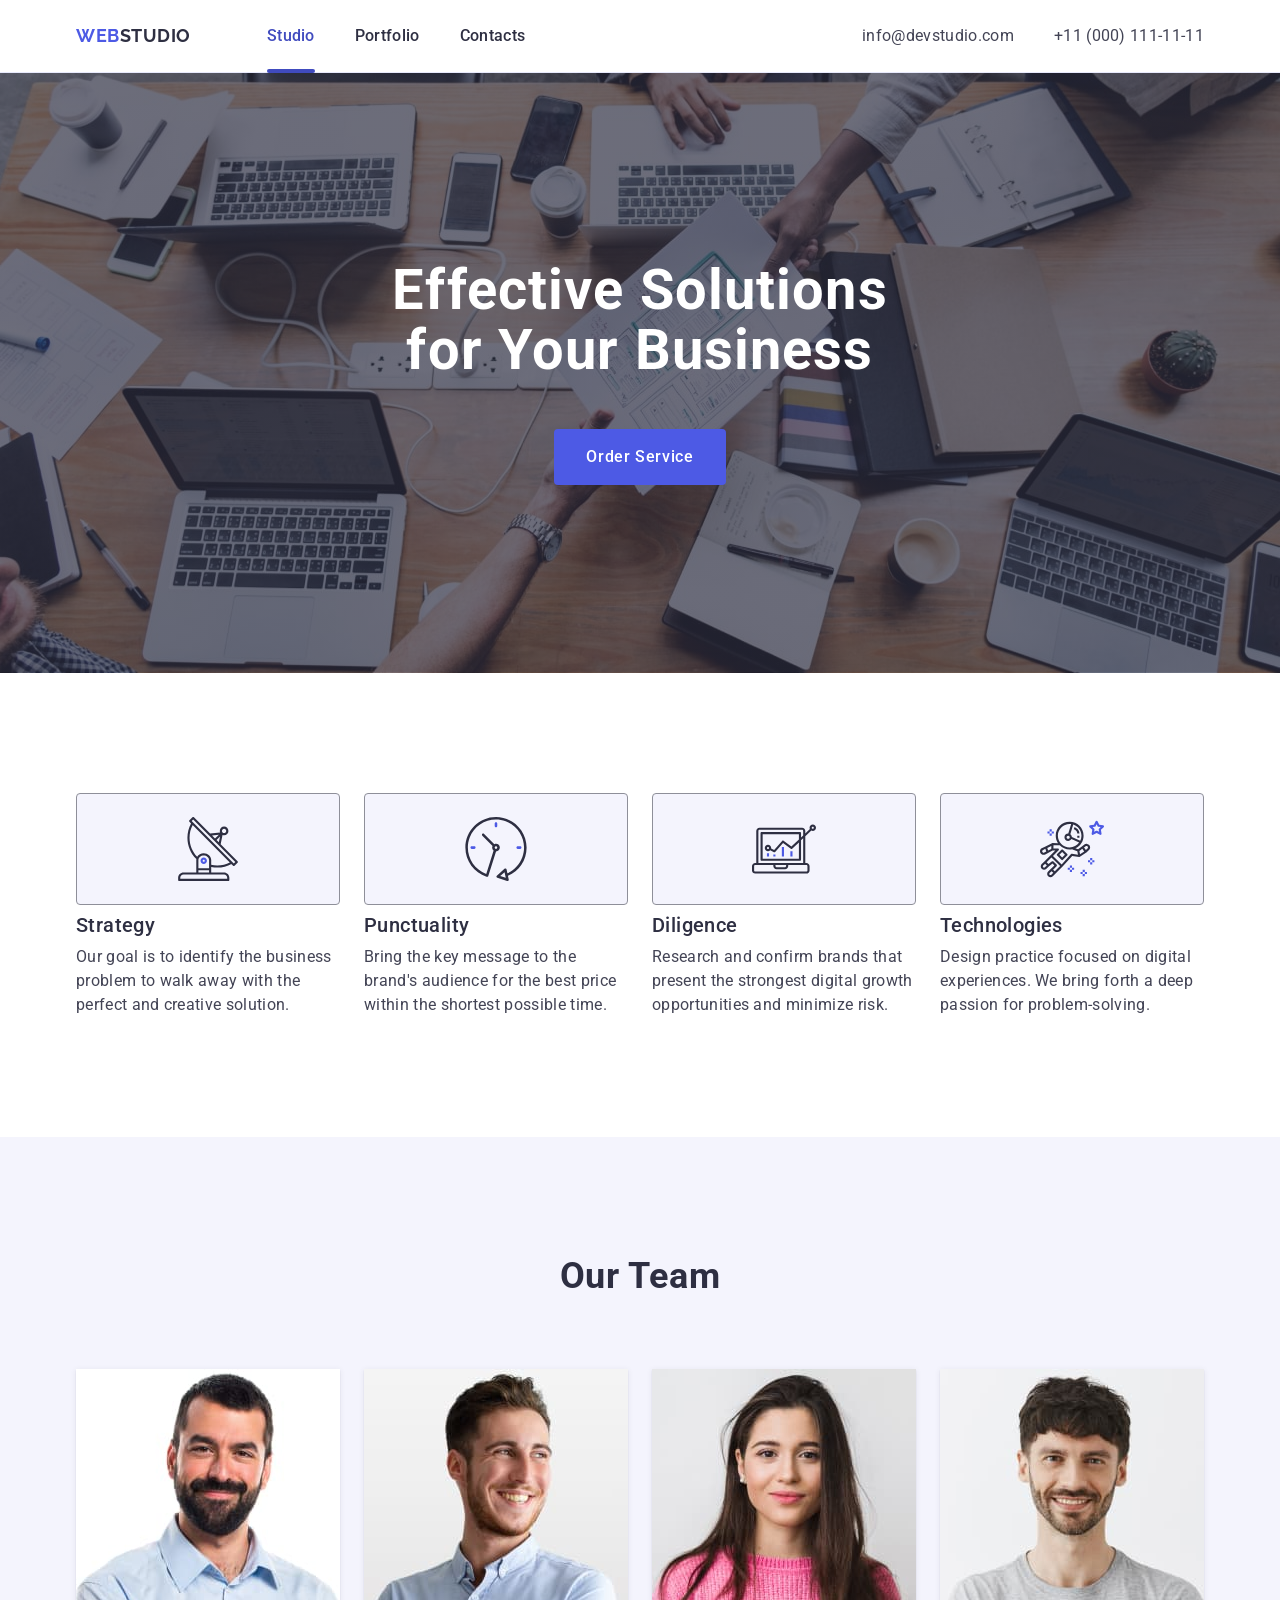
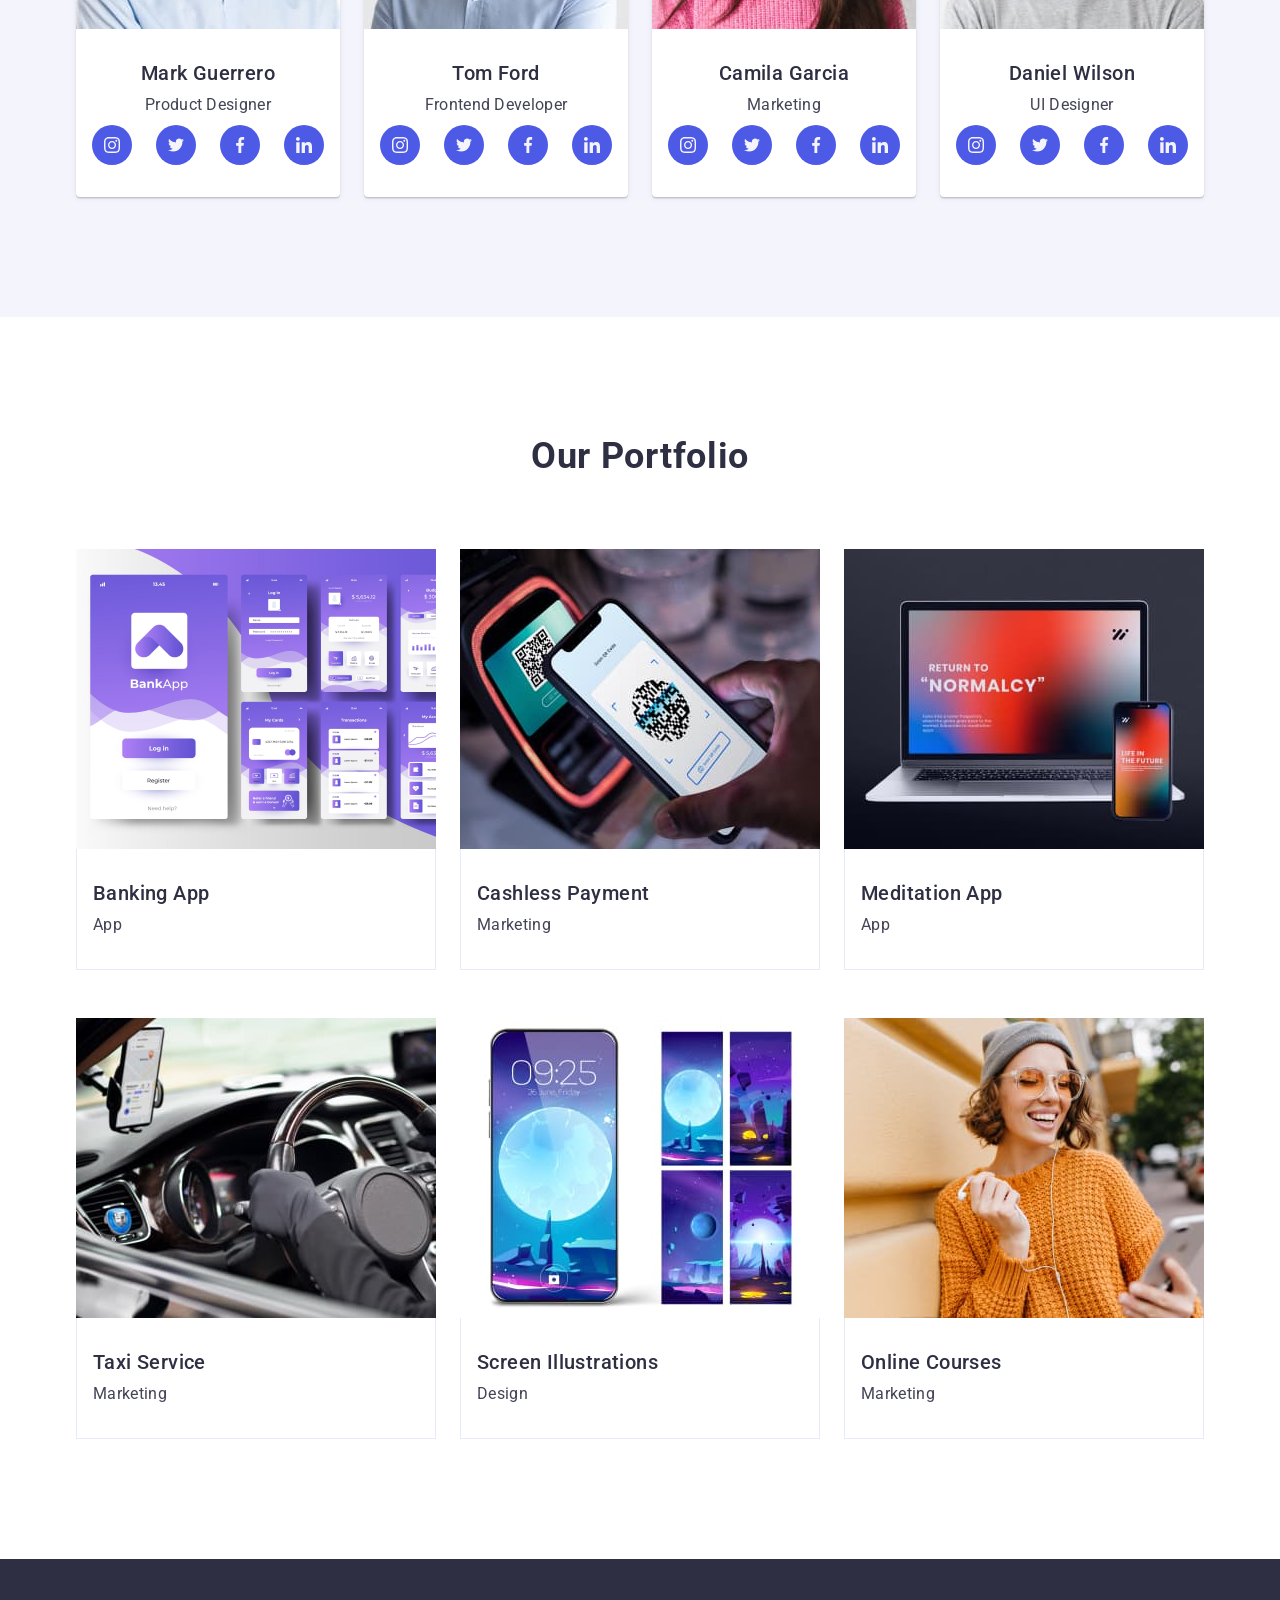
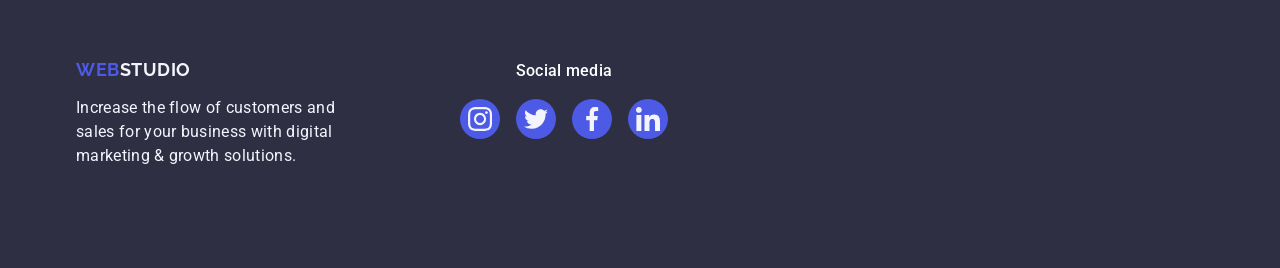
==== commit 6951c32a: "section portfolio and footer" ====
--- a/index.html
+++ b/index.html
@@ -252,42 +252,89 @@
             <h2 class="title-portfolio">Our Portfolio</h2>
             <ul class="card-portfolio">
                 <li class="portfolio-item">
-                    <img class="photo-portfolio"   src="./images/interface-app.jpg" alt="Bank app" width="360" height="300">
+                    <div class="portfolio-sguare">
+                            <img class="photo-portfolio" src="./images/interface-app.jpg" alt="Bank app" width="360" height="300"> 
+                            <div class="overlay">
+                      <p>14 Stylish and User-Friendly App Design Concepts · Task Manager App · Calorie Tracker App · Exotic Fruit Ecommerce App ·
+                         Cloud Storage App
+                     </p>
+                    </div>
+                    </div>
                     <div class="text-portfolio">
                     <h3 class="subtitle-portfolio">Banking App</h3>
                     <p class="desc-portfolio">App</p>
                     </div>
                 </li>
                 <li class="portfolio-item">
+                    <div class="portfolio-sguare">
                     <img class="photo-portfolio" src="./images/marketing.jpg" alt="Payment" width="360" height="300">
+                    <div class="overlay">
+                        <p>14 Stylish and User-Friendly App Design Concepts · Task Manager App · Calorie Tracker App · Exotic Fruit
+                            Ecommerce App ·
+                            Cloud Storage App
+                        </p>
+                    </div>
+                    </div>
                     <div class="text-portfolio">
                     <h3 class="subtitle-portfolio">Cashless Payment</h3>
                     <p class="desc-portfolio">Marketing</p>
                     </div>
                 </li>
                 <li class="portfolio-item">
+                    <div class="portfolio-sguare">
                     <img class="photo-portfolio"  src="./images/app.jpg" alt="Laptop app" width="360" height="300">
+                    <div class="overlay">
+                        <p>14 Stylish and User-Friendly App Design Concepts · Task Manager App · Calorie Tracker App · Exotic Fruit
+                            Ecommerce App ·
+                            Cloud Storage App
+                        </p>
+                    </div>
+                    </div>
                     <div class="text-portfolio">
                     <h3 class="subtitle-portfolio">Meditation App</h3>
                     <p class="desc-portfolio">App</p>
                     </div>
                 </li>
                 <li class="portfolio-item">
+                    <div class="portfolio-sguare">
                     <img class="photo-portfolio"  src="./images/taxi.jpg" alt="Taxi service" width="360" height="300">
+                    <div class="overlay">
+                        <p>14 Stylish and User-Friendly App Design Concepts · Task Manager App · Calorie Tracker App · Exotic Fruit
+                            Ecommerce App ·
+                            Cloud Storage App
+                        </p>
+                    </div>
+                </div>
                     <div class="text-portfolio">
                     <h3 class="subtitle-portfolio">Taxi Service</h3>
                     <p class="desc-portfolio">Marketing</p>
                     </div>
                 </li>
                 <li class="portfolio-item">
+                    <div class="portfolio-sguare">
                     <img class="photo-portfolio"  src="./images/design.jpg" alt="Screen Illustrations" width="360" height="300">
+                    <div class="overlay">
+                        <p>14 Stylish and User-Friendly App Design Concepts · Task Manager App · Calorie Tracker App · Exotic Fruit
+                            Ecommerce App ·
+                            Cloud Storage App
+                        </p>
+                    </div>
+                    </div>
                     <div class="text-portfolio">
                     <h3 class="subtitle-portfolio">Screen Illustrations</h3>
                     <p class="desc-portfolio">Design</p>
                     </div>
                 </li>
                 <li class="portfolio-item">
+                    <div class="portfolio-sguare">
                     <img class="photo-portfolio"  src="./images/happy-customer.jpg" alt="Online Courses" width="360" height="300">
+                    <div class="overlay">
+                        <p>14 Stylish and User-Friendly App Design Concepts · Task Manager App · Calorie Tracker App · Exotic Fruit
+                            Ecommerce App ·
+                            Cloud Storage App
+                        </p>
+                    </div>
+                    </div>
                     <div class="text-portfolio">
                     <h3 class="subtitle-portfolio">Online Courses</h3>
                     <p class="desc-portfolio">Marketing</p>
--- a/css/styles.css
+++ b/css/styles.css
@@ -361,12 +361,44 @@
    flex-wrap: wrap;
    column-gap: 24px;
    row-gap: 48px;
+
    }
 
     .portfolio-item {
     width: 360px;
     width: calc((100% - 24px * 2) / 3);
     }
+   
+   .portfolio-sguare{
+    position: relative;
+      overflow: hidden;
+   }
+
+   .portfolio-item:hover .overlay{
+    transform: translateY(0);
+   }
+
+   .overlay{
+      position: absolute;
+        top: 0;
+          right: 0;
+        margin: 0;
+        width: 360px;
+        height: 300px;
+        font-weight: 400;
+        font-size: 16px;
+        padding: 40px 32px;
+        line-height: 1.5;
+        letter-spacing: 0.02em;
+        color: #f4f4fd;
+        background-color: #4d5ae5;
+
+        transform: translateY(100%);
+          transition: transform 250ms ease-in-out;
+   }
+
+
+
 
    .text-portfolio{
     padding: 32px 16px;
@@ -390,20 +422,19 @@
     letter-spacing: 0.02em;
    }
 
+  
    /* footer */
 
     .footer-wrap{
      display: flex;
     }
+
    .footer {
    padding-top: 100px;
    padding-bottom: 100px;
    background-color: #2e2f42;
    }
 
-   .footer-contafoiner{
-    
-   }
 
    .logo-footer {
     font-family: "Raleway", sans-serif;
@@ -429,10 +460,12 @@
     color: #f4f4fd;
     width: 264px;
    }
+  
 
    .social-link-media {
       width: 208px;
         height: 80px;
+        margin-left: 120px;
 
    }
 
@@ -445,6 +478,7 @@
       display: flex;
         align-items: center;
         justify-content: center;
+        margin-bottom: 16px;
    }
   
    .item-footer {
@@ -472,8 +506,8 @@
         transition: color 250ms cubic-bezier(0.4, 0, 0.2, 1);
    }
   
-   .social-list-footer {
-
+     .icon-link-footer:hover{
+     background-color: #31D0AA;
    }
   
 
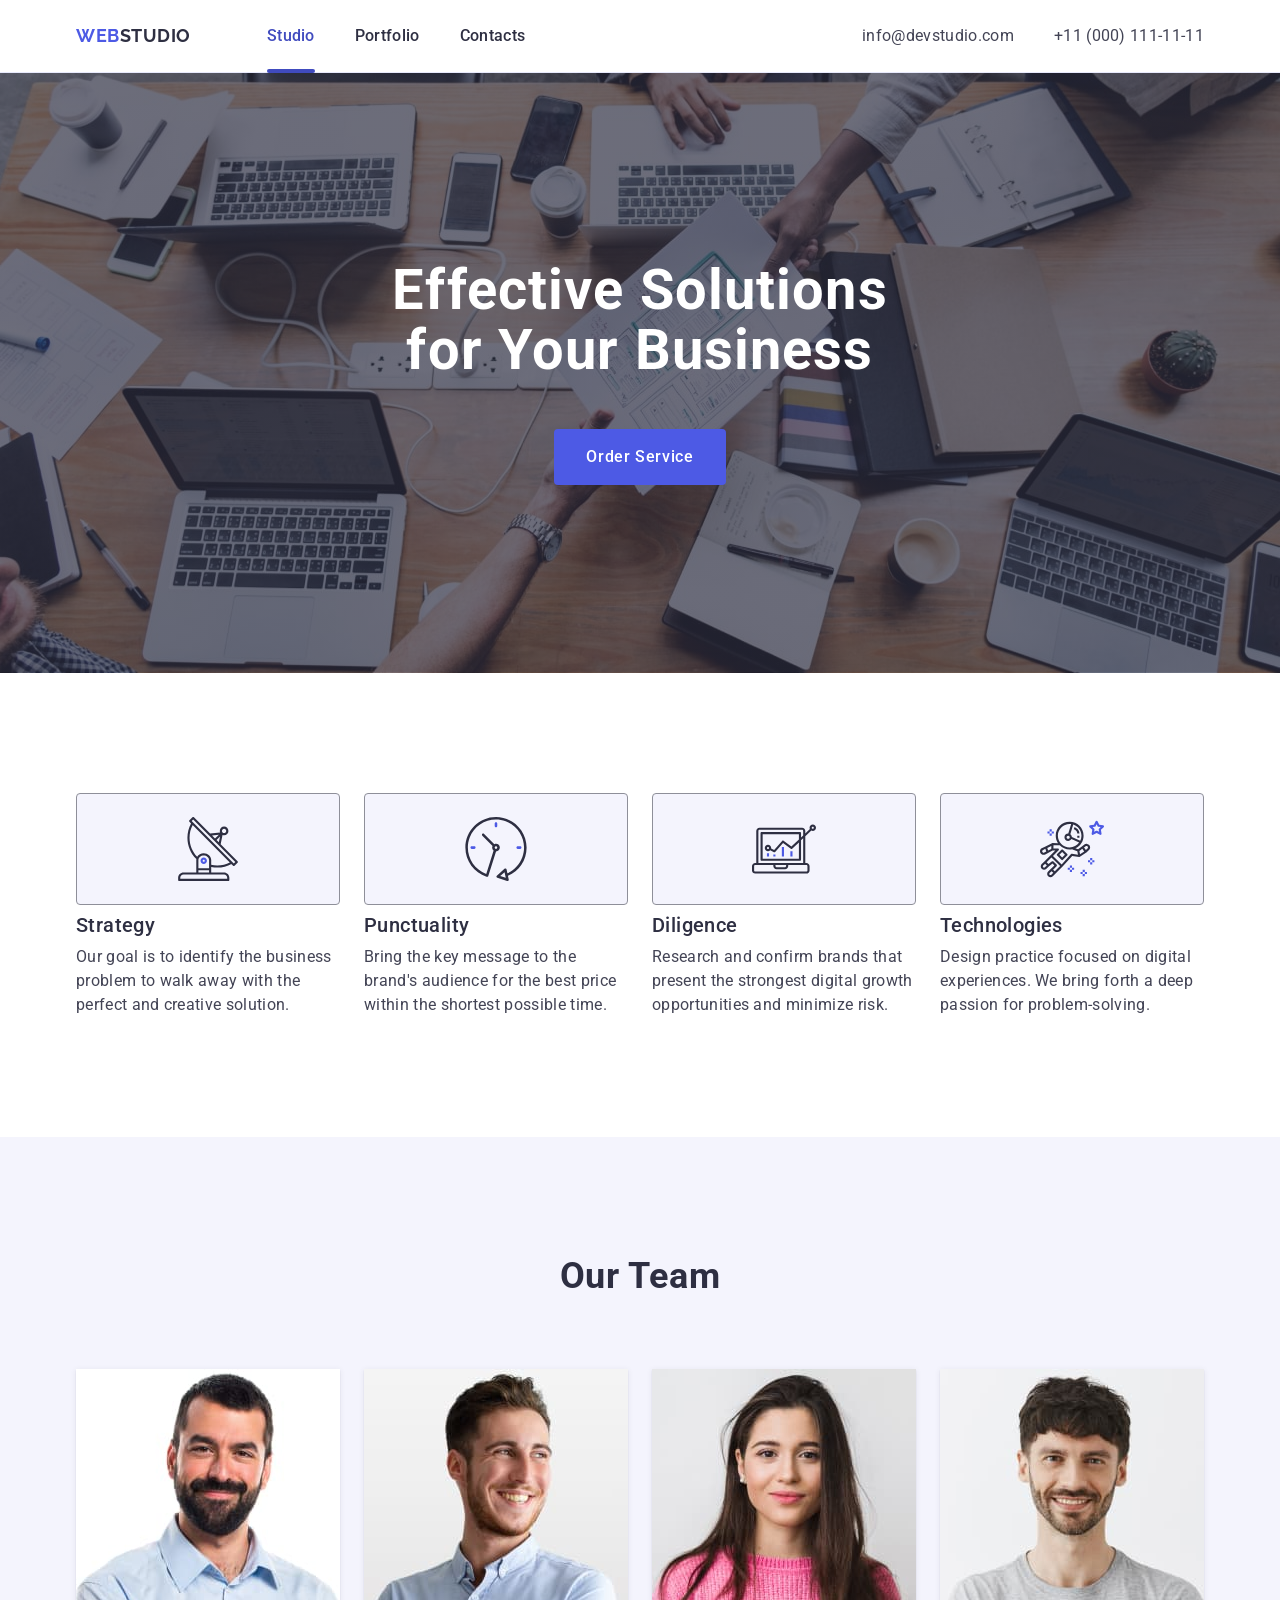
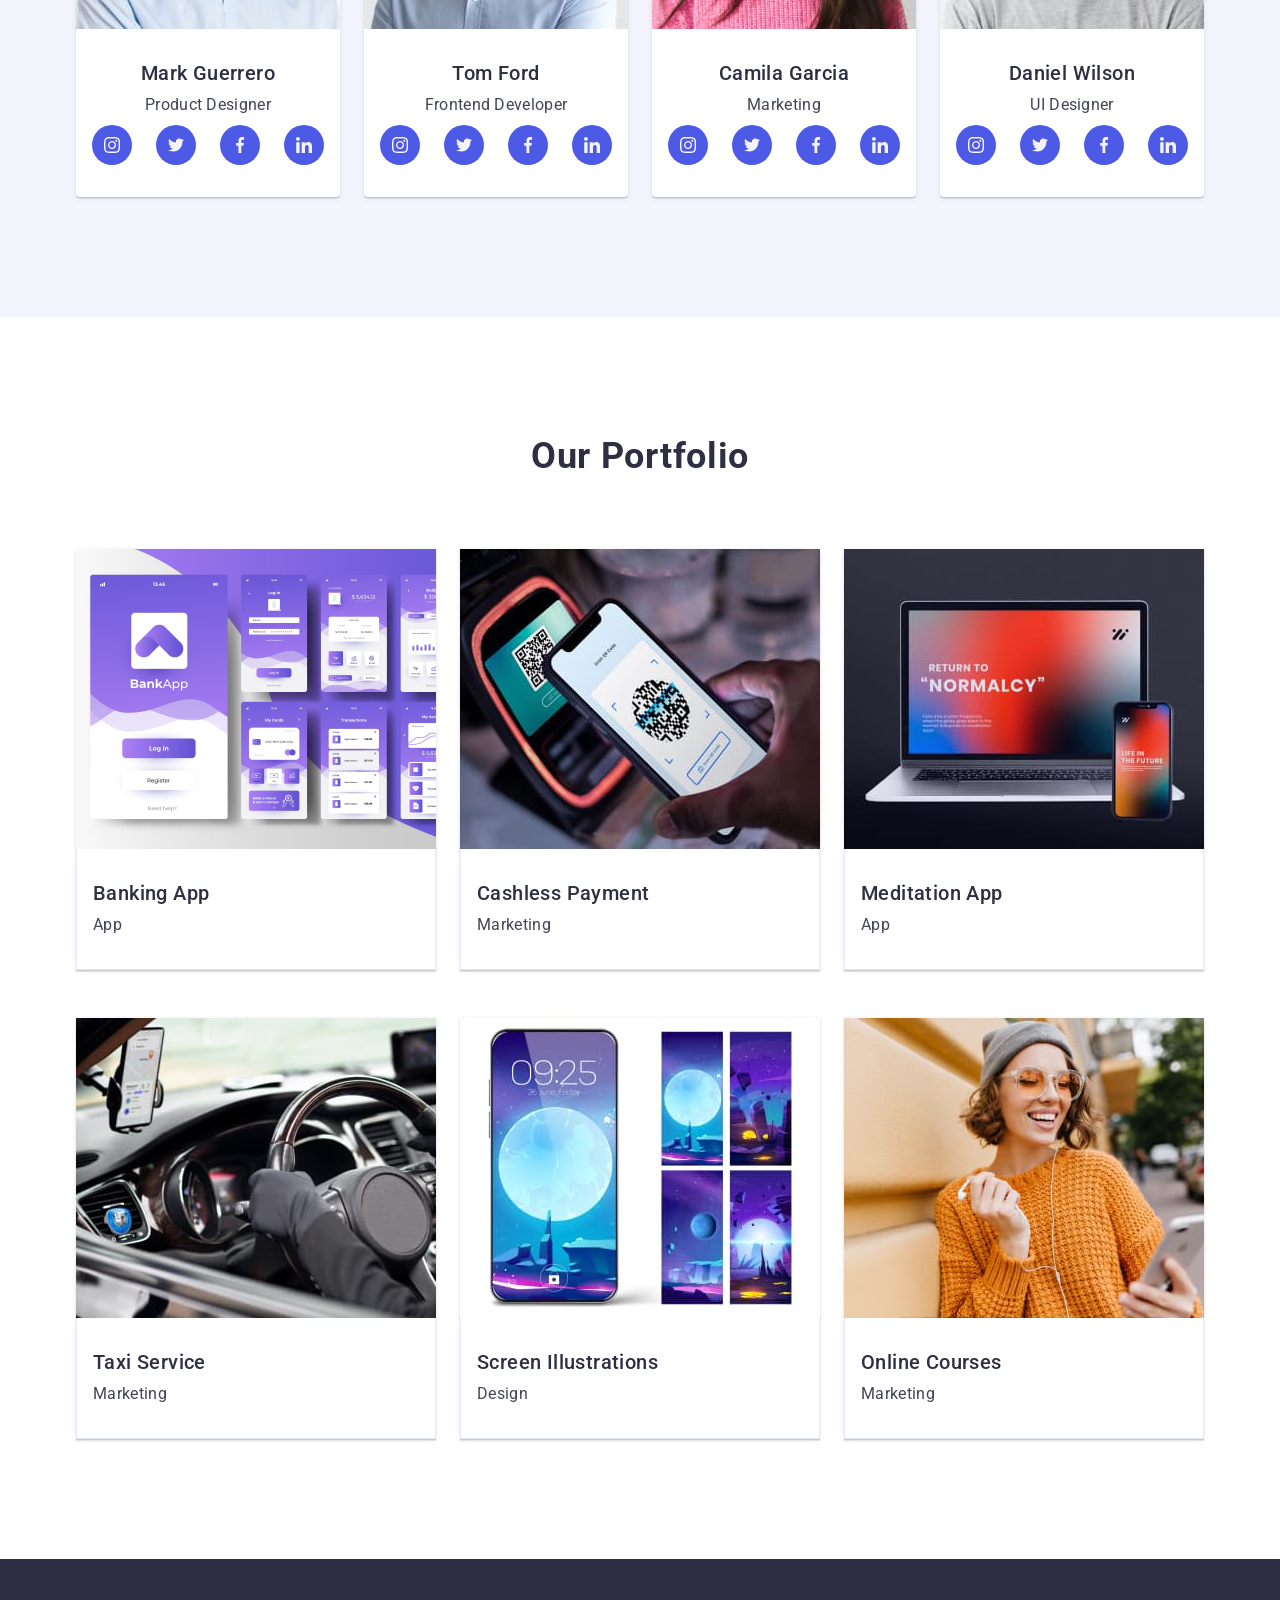
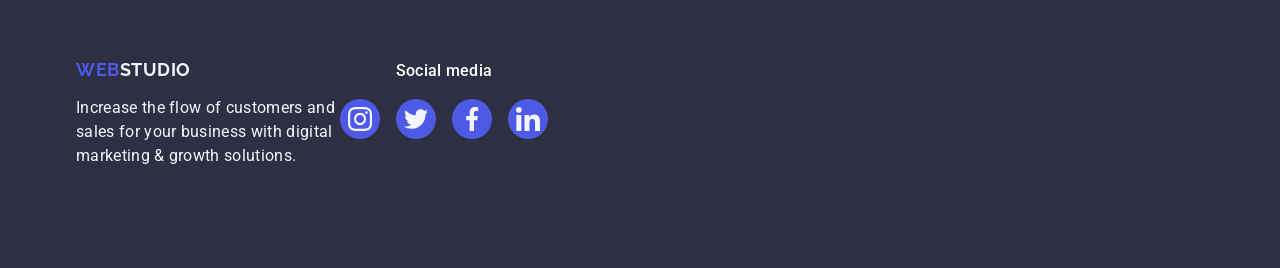
==== commit c6514c1d: "check mistakes" ====
--- a/index.html
+++ b/index.html
@@ -54,7 +54,7 @@
                 <li class="adventages-item">
                     <div class="icon-block">
                         <svg class="icon-adventages" width="64" height="64">
-                            <use href="./images/symbol-defs.svg#icon-antenna"></use>
+                            <use href="./images/icons.svg#icon-antenna"></use>
                         </svg>
                     </div>
                     <h3 class="subtitle-adventages">Strategy</h3>
@@ -65,7 +65,7 @@
                 <li class="adventages-item">
                     <div class="icon-block">
                     <svg class="icon-adventages" width="64" height="64">
-                        <use href="./images/symbol-defs.svg#icon-clock"></use>
+                        <use href="./images/icons.svg#icon-clock"></use>
                     </svg>
                 </div>
                     <h3 class="subtitle-adventages">Punctuality</h3>
@@ -74,7 +74,7 @@
                 <li class="adventages-item">
                     <div class="icon-block">
                         <svg class="icon-adventages" width="64" height="64">
-                            <use href="./images/symbol-defs.svg#icon-diagram"></use>
+                            <use href="./images/icons.svg#icon-diagram"></use>
                         </svg>
                     </div>
                     <h3 class="subtitle-adventages">Diligence</h3>
@@ -83,7 +83,7 @@
                 <li class="adventages-item">
                     <div class="icon-block">
                         <svg class="icon-adventages" width="64" height="64">
-                            <use href="./images/symbol-defs.svg#icon-astronaut"></use>
+                            <use href="./images/icons.svg#icon-astronaut"></use>
                         </svg>
                     </div>
                     <h3 class="subtitle-adventages">Technologies</h3>
@@ -105,28 +105,28 @@
                         <li class="icon-list-team">
                             <a class="icon-link-team" href=""  target="_blank" rel="noopener noreferrer nofolow">
                             <svg class="social-list" width="16" height="16">
-                                <use href="./images/symbol-defs.svg#icon-instagram"></use>
+                                <use href="./images/icons.svg#icon-instagram"></use>
                             </svg>
                             </a>
                         </li>
                         <li>
                             <a class="icon-link-team" href="" target="_blank" rel="noopener noreferrer nofolow">
                             <svg class="social-list" width="16" height="16">
-                                <use href="./images/symbol-defs.svg#icon-twitter"></use>
+                                <use href="./images/icons.svg#icon-twitter"></use>
                             </svg>
                             </a>
                         </li>
                         <li>
                             <a class="icon-link-team" href=""  target="_blank" rel="noopener noreferrer nofolow">
                             <svg class="social-list" width="16" height="16">
-                                <use href="./images/symbol-defs.svg#icon-facebook"></use>
+                                <use href="./images/icons.svg#icon-facebook"></use>
                             </svg>
                             </a>
                         </li>
                         <li>
                             <a class="icon-link-team" href=""  target="_blank" rel="noopener noreferrer nofolow">
                             <svg class="social-list" width="16" height="16">
-                                <use href="./images/symbol-defs.svg#icon-linkedin"></use>
+                                <use href="./images/icons.svg#icon-linkedin"></use>
                             </svg>
                             </a>
                         </li>
@@ -142,28 +142,28 @@
                         <li class="icon-list-team">
                             <a class="icon-link-team" href="" target="_blank" rel="noopener noreferrer nofolow">
                                 <svg class="social-list" width="16" height="16">
-                                    <use href="./images/symbol-defs.svg#icon-instagram"></use>
-                                </svg>
-                            </a>
-                        </li>
-                        <li>
-                            <a class="icon-link-team" href="" target="_blank" rel="noopener noreferrer nofolow">
-                                <svg class="social-list" width="16" height="16">
-                                    <use href="./images/symbol-defs.svg#icon-twitter"></use>
-                                </svg>
-                            </a>
-                        </li>
-                        <li>
-                            <a class="icon-link-team" href="" target="_blank" rel="noopener noreferrer nofolow">
-                                <svg class="social-list" width="16" height="16">
-                                    <use href="./images/symbol-defs.svg#icon-facebook"></use>
-                                </svg>
-                            </a>
-                        </li>
-                        <li>
-                            <a class="icon-link-team" href="" target="_blank" rel="noopener noreferrer nofolow">
-                                <svg class="social-list" width="16" height="16">
-                                    <use href="./images/symbol-defs.svg#icon-linkedin"></use>
+                                    <use href="./images/icons.svg#icon-instagram"></use>
+                                </svg>
+                            </a>
+                        </li>
+                        <li class="icon-list-team">
+                            <a class="icon-link-team" href="" target="_blank" rel="noopener noreferrer nofolow">
+                                <svg class="social-list" width="16" height="16">
+                                    <use href="./images/icons.svg#icon-twitter"></use>
+                                </svg>
+                            </a>
+                        </li>
+                        <li class="icon-list-team">
+                            <a class="icon-link-team" href="" target="_blank" rel="noopener noreferrer nofolow">
+                                <svg class="social-list" width="16" height="16">
+                                    <use href="./images/icons.svg#icon-facebook"></use>
+                                </svg>
+                            </a>
+                        </li>
+                        <li class="icon-list-team">
+                            <a class="icon-link-team" href="" target="_blank" rel="noopener noreferrer nofolow">
+                                <svg class="social-list" width="16" height="16">
+                                    <use href="./images/icons.svg#icon-linkedin"></use>
                                 </svg>
                             </a>
                         </li>
@@ -179,28 +179,28 @@
                         <li class="icon-list-team">
                             <a class="icon-link-team" href="" target="_blank" rel="noopener noreferrer nofolow">
                                 <svg class="social-list" width="16" height="16">
-                                    <use href="./images/symbol-defs.svg#icon-instagram"></use>
-                                </svg>
-                            </a>
-                        </li>
-                        <li>
-                            <a class="icon-link-team" href="" target="_blank" rel="noopener noreferrer nofolow">
-                                <svg class="social-list" width="16" height="16">
-                                    <use href="./images/symbol-defs.svg#icon-twitter"></use>
-                                </svg>
-                            </a>
-                        </li>
-                        <li>
-                            <a class="icon-link-team" href="" target="_blank" rel="noopener noreferrer nofolow">
-                                <svg class="social-list" width="16" height="16">
-                                    <use href="./images/symbol-defs.svg#icon-facebook"></use>
-                                </svg>
-                            </a>
-                        </li>
-                        <li>
-                            <a class="icon-link-team" href="" target="_blank" rel="noopener noreferrer nofolow">
-                                <svg class="social-list" width="16" height="16">
-                                    <use href="./images/symbol-defs.svg#icon-linkedin"></use>
+                                    <use href="./images/icons.svg#icon-instagram"></use>
+                                </svg>
+                            </a>
+                        </li>
+                        <li class="icon-list-team">
+                            <a class="icon-link-team" href="" target="_blank" rel="noopener noreferrer nofolow">
+                                <svg class="social-list" width="16" height="16">
+                                    <use href="./images/icons.svg#icon-twitter"></use>
+                                </svg>
+                            </a>
+                        </li>
+                        <li class="icon-list-team">
+                            <a class="icon-link-team" href="" target="_blank" rel="noopener noreferrer nofolow">
+                                <svg class="social-list" width="16" height="16">
+                                    <use href="./images/icons.svg#icon-facebook"></use>
+                                </svg>
+                            </a>
+                        </li>
+                        <li class="icon-list-team">
+                            <a class="icon-link-team" href="" target="_blank" rel="noopener noreferrer nofolow">
+                                <svg class="social-list" width="16" height="16">
+                                    <use href="./images/icons.svg#icon-linkedin"></use>
                                 </svg>
                             </a>
                         </li>
@@ -216,28 +216,28 @@
                         <li class="icon-list-team">
                             <a class="icon-link-team" href="" target="_blank" rel="noopener noreferrer nofolow">
                                 <svg class="social-list" width="16" height="16">
-                                    <use href="./images/symbol-defs.svg#icon-instagram"></use>
-                                </svg>
-                            </a>
-                        </li>
-                        <li>
-                            <a class="icon-link-team" href="" target="_blank" rel="noopener noreferrer nofolow">
-                                <svg class="social-list" width="16" height="16">
-                                    <use href="./images/symbol-defs.svg#icon-twitter"></use>
-                                </svg>
-                            </a>
-                        </li>
-                        <li>
-                            <a class="icon-link-team" href="" target="_blank" rel="noopener noreferrer nofolow">
-                                <svg class="social-list" width="16" height="16">
-                                    <use href="./images/symbol-defs.svg#icon-facebook"></use>
-                                </svg>
-                            </a>
-                        </li>
-                        <li>
-                            <a class="icon-link-team" href="" target="_blank" rel="noopener noreferrer nofolow">
-                                <svg class="social-list" width="16" height="16">
-                                    <use href="./images/symbol-defs.svg#icon-linkedin"></use>
+                                    <use href="./images/icons.svg#icon-instagram"></use>
+                                </svg>
+                            </a>
+                        </li>
+                        <li class="icon-list-team">
+                            <a class="icon-link-team" href="" target="_blank" rel="noopener noreferrer nofolow">
+                                <svg class="social-list" width="16" height="16">
+                                    <use href="./images/icons.svg#icon-twitter"></use>
+                                </svg>
+                            </a>
+                        </li>
+                        <li class="icon-list-team">
+                            <a class="icon-link-team" href="" target="_blank" rel="noopener noreferrer nofolow">
+                                <svg class="social-list" width="16" height="16">
+                                    <use href="./images/icons.svg#icon-facebook"></use>
+                                </svg>
+                            </a>
+                        </li>
+                        <li class="icon-list-team">
+                            <a class="icon-link-team" href="" target="_blank" rel="noopener noreferrer nofolow">
+                                <svg class="social-list" width="16" height="16">
+                                    <use href="./images/icons.svg#icon-linkedin"></use>
                                 </svg>
                             </a>
                         </li>
@@ -251,11 +251,11 @@
             <div class="container">
             <h2 class="title-portfolio">Our Portfolio</h2>
             <ul class="card-portfolio">
-                <li class="portfolio-item">
+                <li class="portfolio-item ">
                     <div class="portfolio-sguare">
                             <img class="photo-portfolio" src="./images/interface-app.jpg" alt="Bank app" width="360" height="300"> 
                             <div class="overlay">
-                      <p>14 Stylish and User-Friendly App Design Concepts · Task Manager App · Calorie Tracker App · Exotic Fruit Ecommerce App ·
+                      <p class="text-desc-portfilio ">14 Stylish and User-Friendly App Design Concepts · Task Manager App · Calorie Tracker App · Exotic Fruit Ecommerce App ·
                          Cloud Storage App
                      </p>
                     </div>
@@ -269,7 +269,7 @@
                     <div class="portfolio-sguare">
                     <img class="photo-portfolio" src="./images/marketing.jpg" alt="Payment" width="360" height="300">
                     <div class="overlay">
-                        <p>14 Stylish and User-Friendly App Design Concepts · Task Manager App · Calorie Tracker App · Exotic Fruit
+                        <p class="text-desc-portfilio">14 Stylish and User-Friendly App Design Concepts · Task Manager App · Calorie Tracker App · Exotic Fruit
                             Ecommerce App ·
                             Cloud Storage App
                         </p>
@@ -284,7 +284,7 @@
                     <div class="portfolio-sguare">
                     <img class="photo-portfolio"  src="./images/app.jpg" alt="Laptop app" width="360" height="300">
                     <div class="overlay">
-                        <p>14 Stylish and User-Friendly App Design Concepts · Task Manager App · Calorie Tracker App · Exotic Fruit
+                        <p class="text-desc-portfilio">14 Stylish and User-Friendly App Design Concepts · Task Manager App · Calorie Tracker App · Exotic Fruit
                             Ecommerce App ·
                             Cloud Storage App
                         </p>
@@ -299,7 +299,7 @@
                     <div class="portfolio-sguare">
                     <img class="photo-portfolio"  src="./images/taxi.jpg" alt="Taxi service" width="360" height="300">
                     <div class="overlay">
-                        <p>14 Stylish and User-Friendly App Design Concepts · Task Manager App · Calorie Tracker App · Exotic Fruit
+                        <p class="text-desc-portfilio">14 Stylish and User-Friendly App Design Concepts · Task Manager App · Calorie Tracker App · Exotic Fruit
                             Ecommerce App ·
                             Cloud Storage App
                         </p>
@@ -314,7 +314,7 @@
                     <div class="portfolio-sguare">
                     <img class="photo-portfolio"  src="./images/design.jpg" alt="Screen Illustrations" width="360" height="300">
                     <div class="overlay">
-                        <p>14 Stylish and User-Friendly App Design Concepts · Task Manager App · Calorie Tracker App · Exotic Fruit
+                        <p class="text-desc-portfilio">14 Stylish and User-Friendly App Design Concepts · Task Manager App · Calorie Tracker App · Exotic Fruit
                             Ecommerce App ·
                             Cloud Storage App
                         </p>
@@ -329,7 +329,7 @@
                     <div class="portfolio-sguare">
                     <img class="photo-portfolio"  src="./images/happy-customer.jpg" alt="Online Courses" width="360" height="300">
                     <div class="overlay">
-                        <p>14 Stylish and User-Friendly App Design Concepts · Task Manager App · Calorie Tracker App · Exotic Fruit
+                        <p class="text-desc-portfilio">14 Stylish and User-Friendly App Design Concepts · Task Manager App · Calorie Tracker App · Exotic Fruit
                             Ecommerce App ·
                             Cloud Storage App
                         </p>
@@ -351,33 +351,33 @@
         <p class="text-footer">Increase the flow of customers and sales for your business with digital marketing & growth solutions.</p>
        </div>
         <div class="social-link-media">
-            <h3 class="title-footer">Social media</h3>
+            <p class="title-footer">Social media</p>
             <ul class="item-footer">
                 <li class="footer-list">
                     <a class="icon-link-footer" href="" target="_blank" rel="noopener noreferrer nofolow">
                         <svg class="social-list-footer" width="24" height="24">
-                            <use href="./images/symbol-defs.svg#icon-instagram"></use>
+                            <use href="./images/icons.svg#icon-instagram"></use>
                         </svg>
                     </a>
                 </li>
                 <li class="footer-list">
                     <a class="icon-link-footer" href="" target="_blank" rel="noopener noreferrer nofolow">
                         <svg class="social-list-footer" width="24" height="24">
-                            <use href="./images/symbol-defs.svg#icon-twitter"></use>
+                            <use href="./images/icons.svg#icon-twitter"></use>
                         </svg>
                     </a>
                 </li>
                 <li class="footer-list">
                     <a class="icon-link-footer" href="" target="_blank" rel="noopener noreferrer nofolow">
                         <svg class="social-list-footer" width="24" height="24">
-                            <use href="./images/symbol-defs.svg#icon-facebook"></use>
+                            <use href="./images/icons.svg#icon-facebook"></use>
                         </svg>
                     </a>
                 </li>
                 <li class="footer-list">
                     <a class="icon-link-footer" href="" target="_blank" rel="noopener noreferrer nofolow">
                         <svg class="social-list-footer" width="24" height="24">
-                            <use href="./images/symbol-defs.svg#icon-linkedin"></use>
+                            <use href="./images/icons.svg#icon-linkedin"></use>
                         </svg>
                     </a>
                 </li>
--- a/css/styles.css
+++ b/css/styles.css
@@ -69,6 +69,9 @@
   
     .header{
       border-bottom: 1px solid #e7e9fc;
+      box-shadow: 0px 2px 1px rgba(46, 47, 66, 0.08),
+        0px 1px 1px rgba(46, 47, 66, 0.16),
+        0px 1px 6px rgba(46, 47, 66, 0.08);
     }
   
     .logo{
@@ -99,7 +102,7 @@
    letter-spacing: 0.02em;
    padding: 24px 0;
    display: block;
-   transition: color 250ms cubic-bezier(0.4, 0, 0.2, 1);
+    transition: color 250ms cubic-bezier(0.4, 0, 0.2, 1);
    }
   
    .current::after {
@@ -141,6 +144,7 @@
     font-size: 16px;
     line-height: 1.5;
     letter-spacing: 0.02em;
+    transition: color 250ms cubic-bezier(0.4, 0, 0.2, 1);
     }
 
     .contact-link:hover,
@@ -191,6 +195,7 @@
     cursor: pointer;
     padding: 16px 32px; 
     min-width: 169px;
+    transition: color 250ms cubic-bezier(0.4, 0, 0.2, 1);
     }
 
     .button-hero:hover,
@@ -308,9 +313,7 @@
     margin-bottom: 8px;
    }
    
-   .icon-list-team{
-    
-   }
+   
    .icon-social-team{
     display: flex;
       align-items: center;
@@ -320,7 +323,7 @@
    }
 
    .social-list{
-     fill: #4d5ae5;
+    fill: #4d5ae5;
    }
 
    .icon-link-team{
@@ -361,12 +364,17 @@
    flex-wrap: wrap;
    column-gap: 24px;
    row-gap: 48px;
+    box-shadow: 250ms cubic-bezier(0.4, 0, 0.2, 1);
 
    }
 
     .portfolio-item {
     width: 360px;
     width: calc((100% - 24px * 2) / 3);
+    box-shadow: 0px 1px 6px rgba(46, 47, 66, 0.08),
+      0px 1px 1px rgba(46, 47, 66, 0.16),
+      0px 2px 1px rgba(46, 47, 66, 0.08);
+      box-shadow: 250ms cubic-bezier(0.4, 0, 0.2, 1);
     }
    
    .portfolio-sguare{
@@ -378,25 +386,24 @@
     transform: translateY(0);
    }
 
-   .overlay{
+
+      .text-desc-portfilio{
       position: absolute;
-        top: 0;
-          right: 0;
-        margin: 0;
-        width: 360px;
-        height: 300px;
-        font-weight: 400;
-        font-size: 16px;
-        padding: 40px 32px;
-        line-height: 1.5;
-        letter-spacing: 0.02em;
-        color: #f4f4fd;
-        background-color: #4d5ae5;
-
-        transform: translateY(100%);
-          transition: transform 250ms ease-in-out;
-   }
-
+      top: 0;
+      height: 100%;
+      width: 100%;
+      font-weight: 400;
+      font-size: 16px;
+      line-height: 1.5;
+      letter-spacing: 0.02em;
+      color:#f4f4fd;
+      padding: 40px 32px;
+      background-color: #4d5ae5;
+      transform: translateY(100%);
+      transform: 250ms cubic-bezier(0.4, 0, 0.2, 1);
+
+   }
+    
 
 
 
@@ -465,8 +472,6 @@
    .social-link-media {
       width: 208px;
         height: 80px;
-        margin-left: 120px;
-
    }
 
    .title-footer{
@@ -486,6 +491,7 @@
         height: 40px;
         gap: 16px;
         display: flex;
+
    }
   
    .footer-list {
@@ -503,10 +509,17 @@
         background-color: #4D5AE5;
         border-radius: 50%;
         fill: white;
-        transition: color 250ms cubic-bezier(0.4, 0, 0.2, 1);
-   }
-  
-     .icon-link-footer:hover{
+        transition: background-color 250ms cubic-bezier(0.4, 0, 0.2, 1);
+   }
+  
+   .social-list-footer{
+    fill:#f4f4fd;
+   }
+
+
+     .icon-link-footer:hover
+     .icon-link-footer:focus
+     {
      background-color: #31D0AA;
    }
   
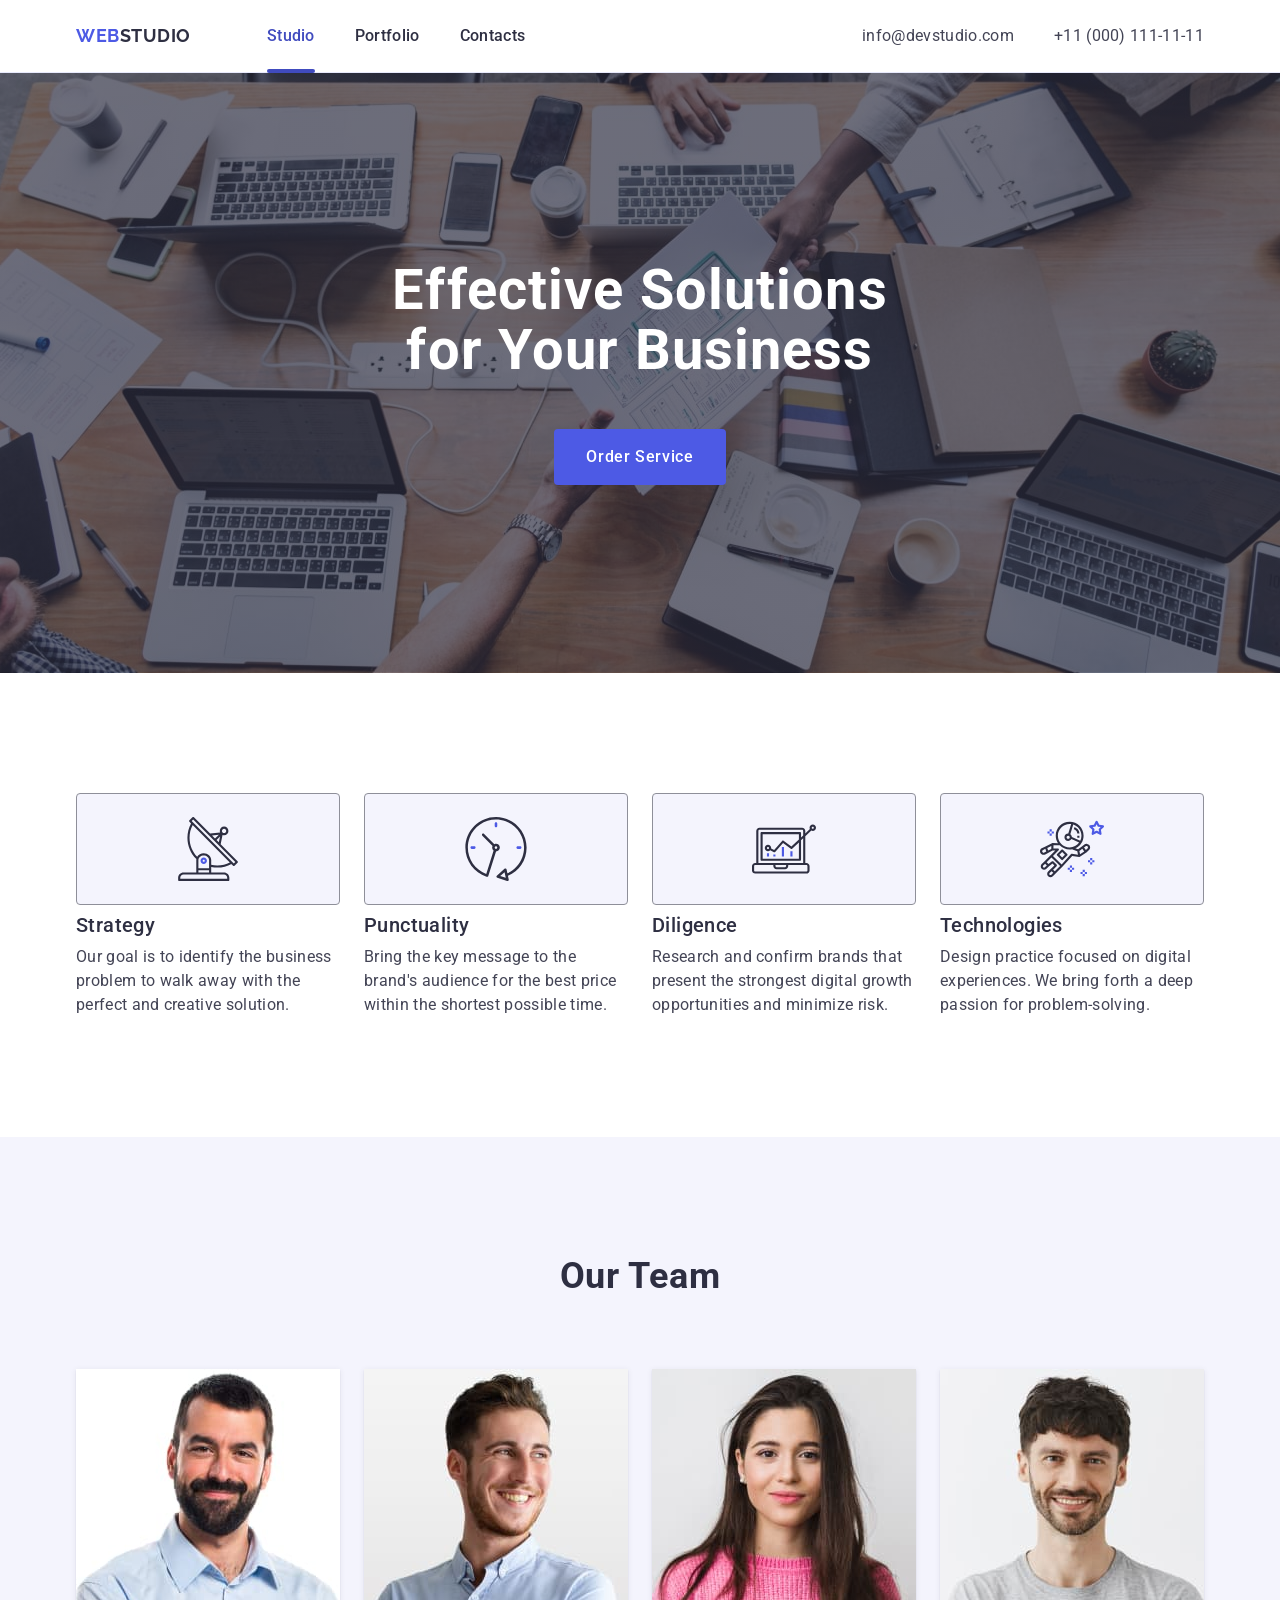
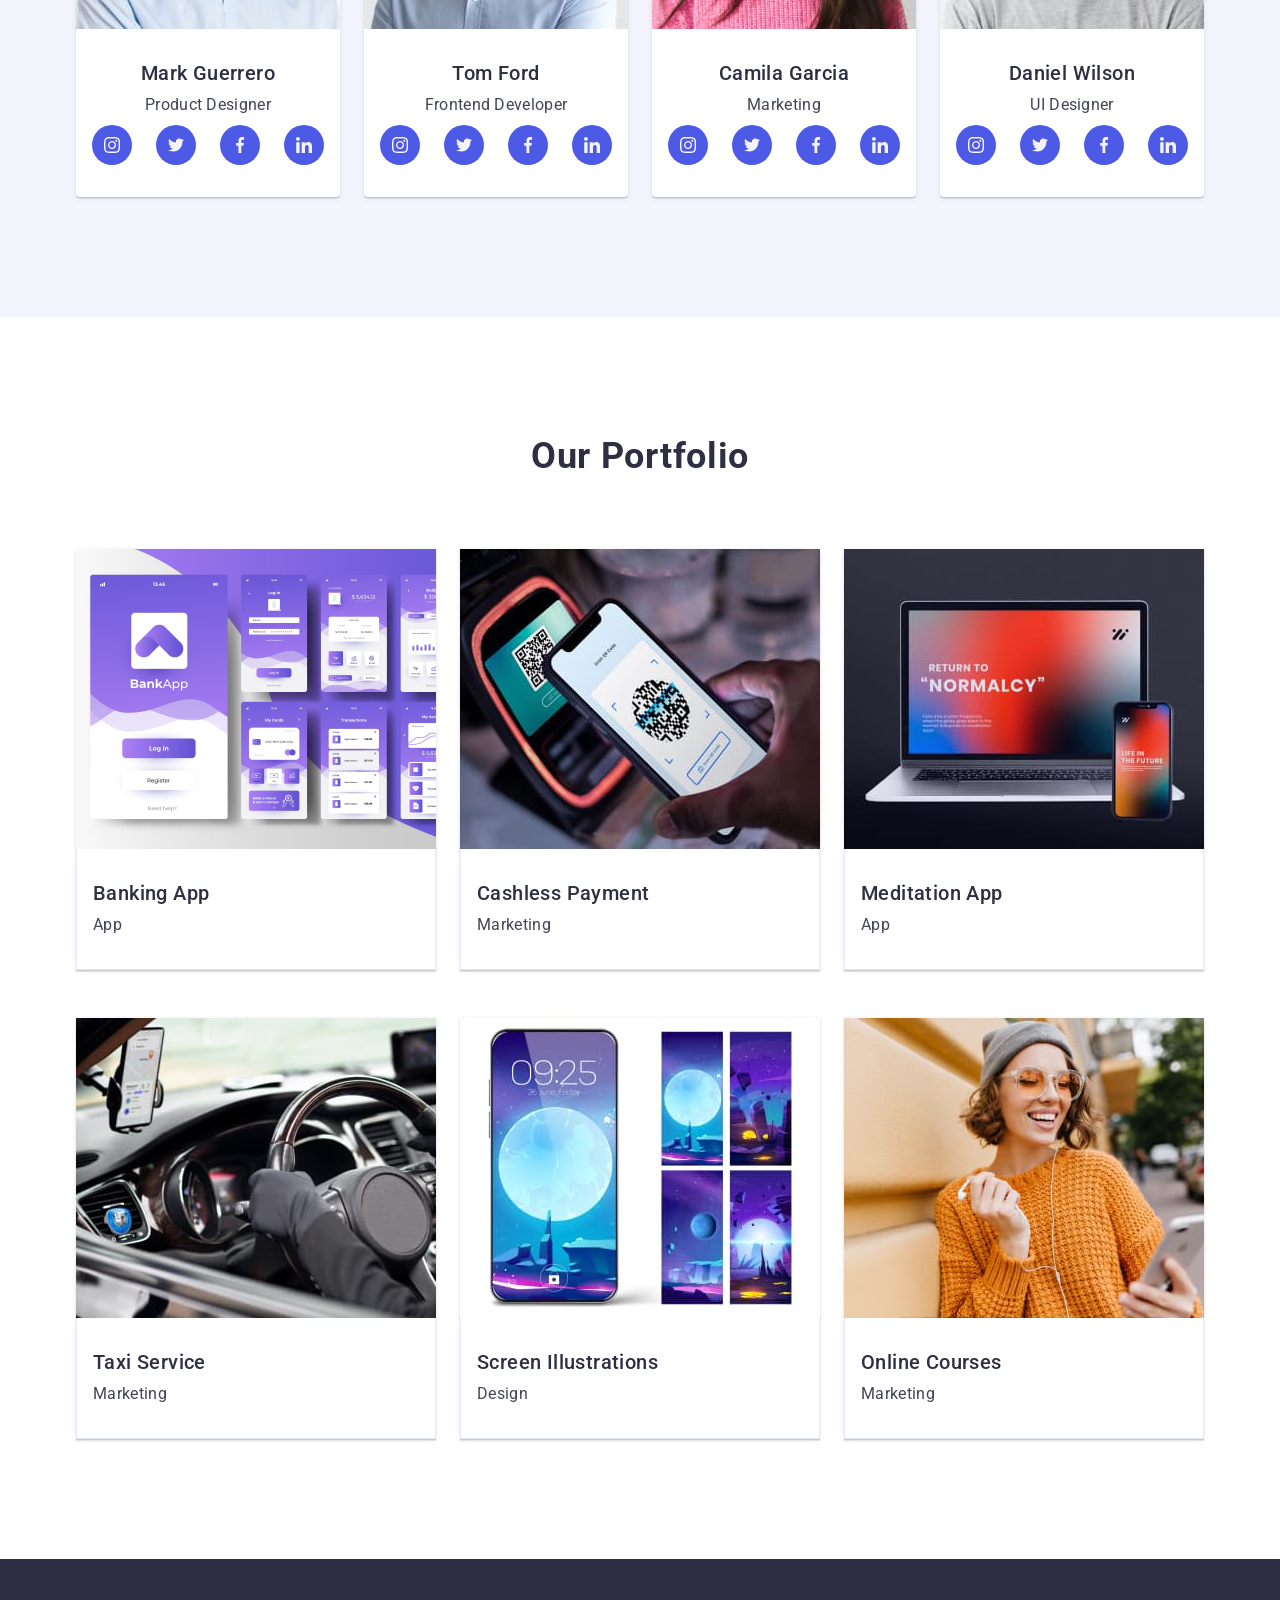
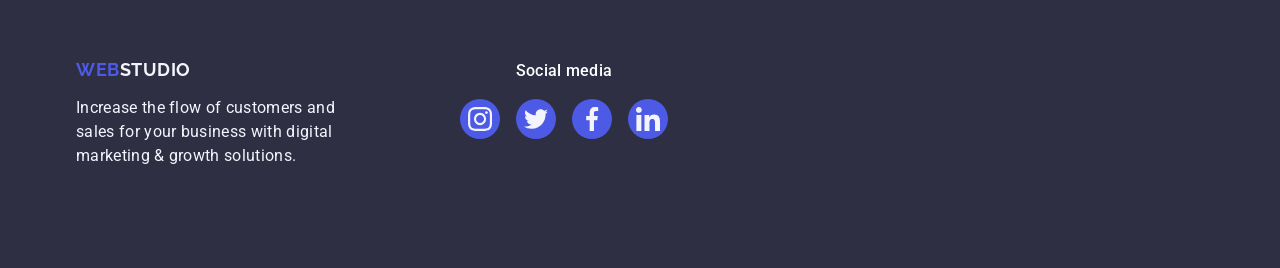
==== commit 6aabdc8f: "general bug fixes" ====
--- a/index.html
+++ b/index.html
@@ -109,21 +109,21 @@
                             </svg>
                             </a>
                         </li>
-                        <li>
+                        <li class="icon-list-team">
                             <a class="icon-link-team" href="" target="_blank" rel="noopener noreferrer nofolow">
                             <svg class="social-list" width="16" height="16">
                                 <use href="./images/icons.svg#icon-twitter"></use>
                             </svg>
                             </a>
                         </li>
-                        <li>
+                        <li class="icon-list-team">
                             <a class="icon-link-team" href=""  target="_blank" rel="noopener noreferrer nofolow">
                             <svg class="social-list" width="16" height="16">
                                 <use href="./images/icons.svg#icon-facebook"></use>
                             </svg>
                             </a>
                         </li>
-                        <li>
+                        <li class="icon-list-team">
                             <a class="icon-link-team" href=""  target="_blank" rel="noopener noreferrer nofolow">
                             <svg class="social-list" width="16" height="16">
                                 <use href="./images/icons.svg#icon-linkedin"></use>
@@ -346,7 +346,7 @@
     </main>
     <footer class="footer">
         <div class="container footer-wrap">
-            <div>
+            <div class="logo-box">
         <a class="logo-footer" href="./index.html">Web<span class="logo-second">Studio</span></a>
         <p class="text-footer">Increase the flow of customers and sales for your business with digital marketing & growth solutions.</p>
        </div>
--- a/css/styles.css
+++ b/css/styles.css
@@ -1,3 +1,9 @@
+  :root{
+    --icon-back-color: #f4f4f;
+  }
+  
+  
+  
   body {
    font-family: "Roboto", sans-serif;
    color: #434455;
@@ -195,7 +201,7 @@
     cursor: pointer;
     padding: 16px 32px; 
     min-width: 169px;
-    transition: color 250ms cubic-bezier(0.4, 0, 0.2, 1);
+    transition: background-color 250ms cubic-bezier(0.4, 0, 0.2, 1);
     }
 
     .button-hero:hover,
@@ -323,7 +329,7 @@
    }
 
    .social-list{
-    fill: #4d5ae5;
+    fill: var(--icon-back-color);
    }
 
    .icon-link-team{
@@ -334,7 +340,7 @@
     display: flex;
     align-items: center;
     justify-content: center;
-    transition: color 250ms cubic-bezier(0.4, 0, 0.2, 1);
+    transition: background-color 250ms cubic-bezier(0.4, 0, 0.2, 1);
    }
 
    .icon-link-team:hover,
@@ -374,15 +380,16 @@
     box-shadow: 0px 1px 6px rgba(46, 47, 66, 0.08),
       0px 1px 1px rgba(46, 47, 66, 0.16),
       0px 2px 1px rgba(46, 47, 66, 0.08);
-      box-shadow: 250ms cubic-bezier(0.4, 0, 0.2, 1);
+      transition: box-shadow 250ms cubic-bezier(0.4, 0, 0.2, 1);
     }
    
    .portfolio-sguare{
     position: relative;
       overflow: hidden;
-   }
-
-   .portfolio-item:hover .overlay{
+      transform: translateY(0);
+   }
+
+   .portfolio-item:hover .text-desc-portfilio{
     transform: translateY(0);
    }
 
@@ -468,10 +475,14 @@
     width: 264px;
    }
   
+  .logo-box{
+    align-items: baseline;
+    margin-right: 120px;
+  }
 
    .social-link-media {
       width: 208px;
-        height: 80px;
+      height: 80px;
    }
 
    .title-footer{
@@ -517,7 +528,7 @@
    }
 
 
-     .icon-link-footer:hover
+     .icon-link-footer:hover,
      .icon-link-footer:focus
      {
      background-color: #31D0AA;
